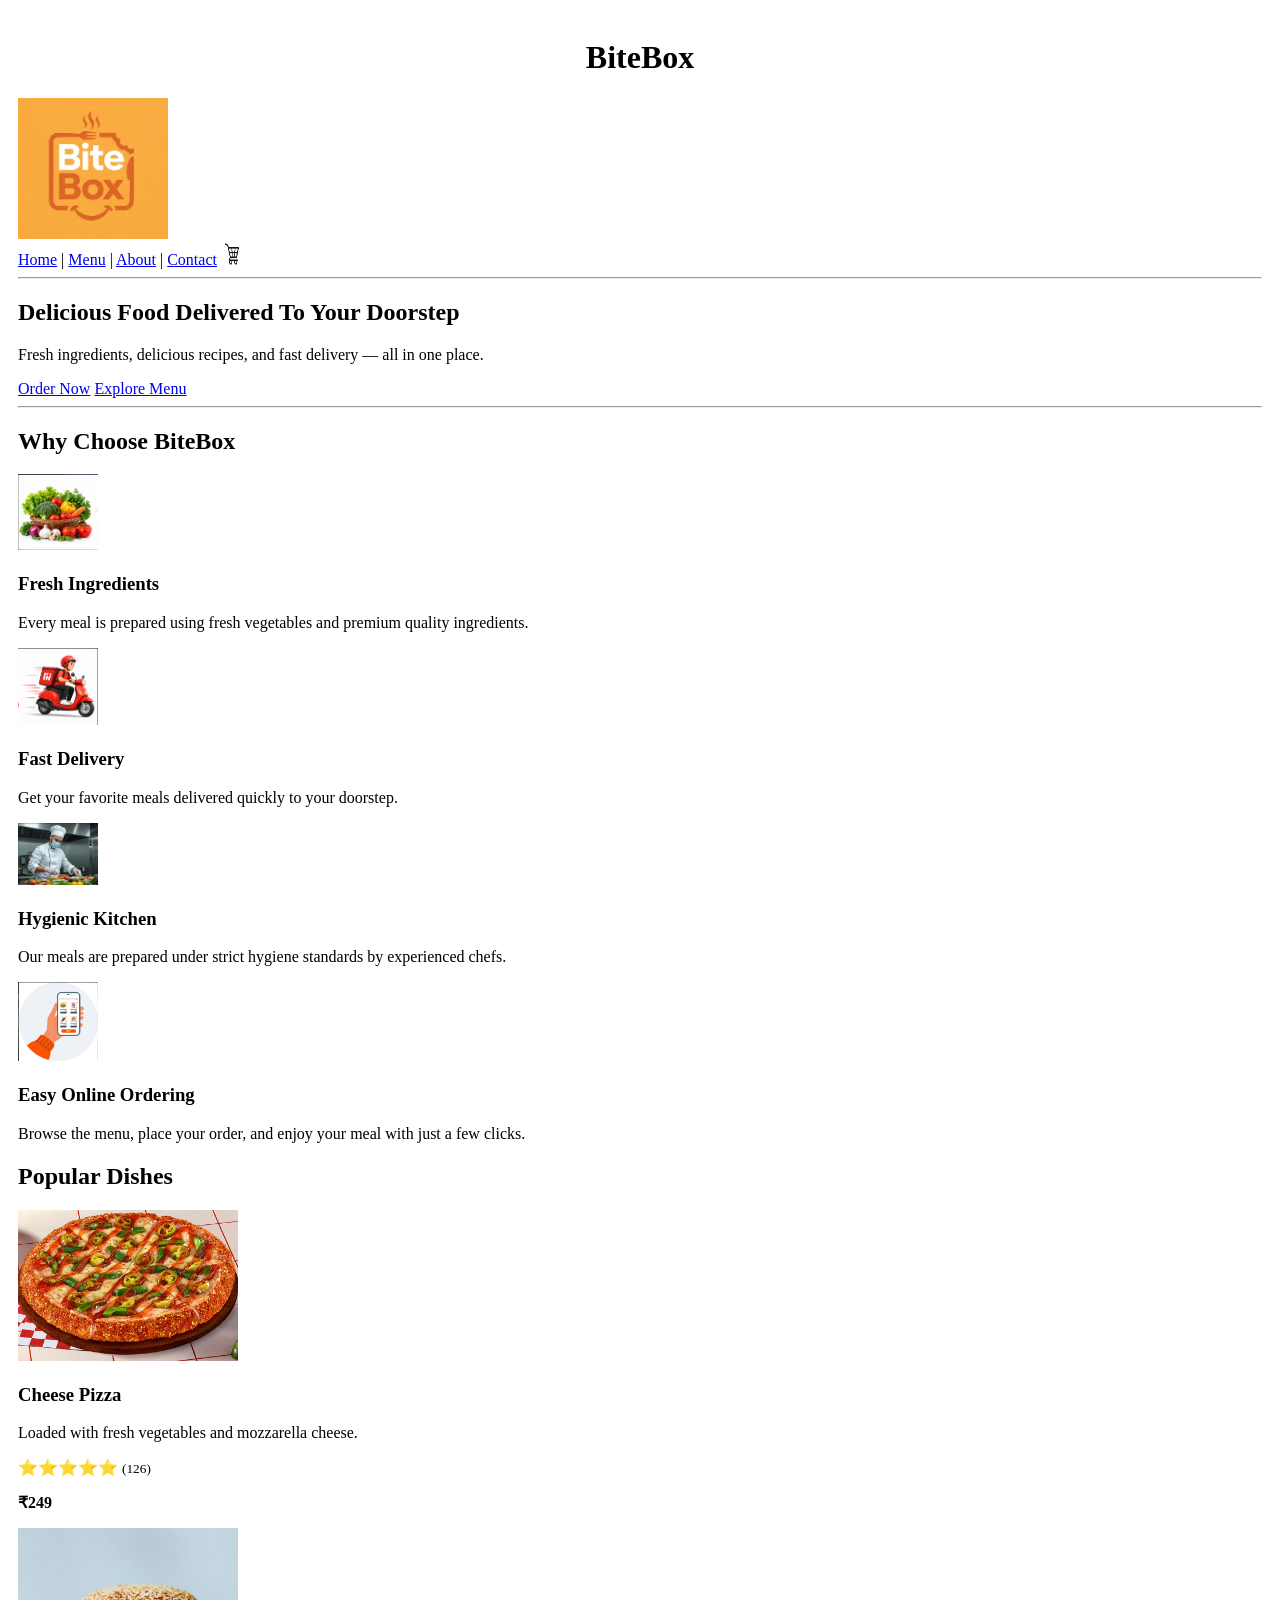
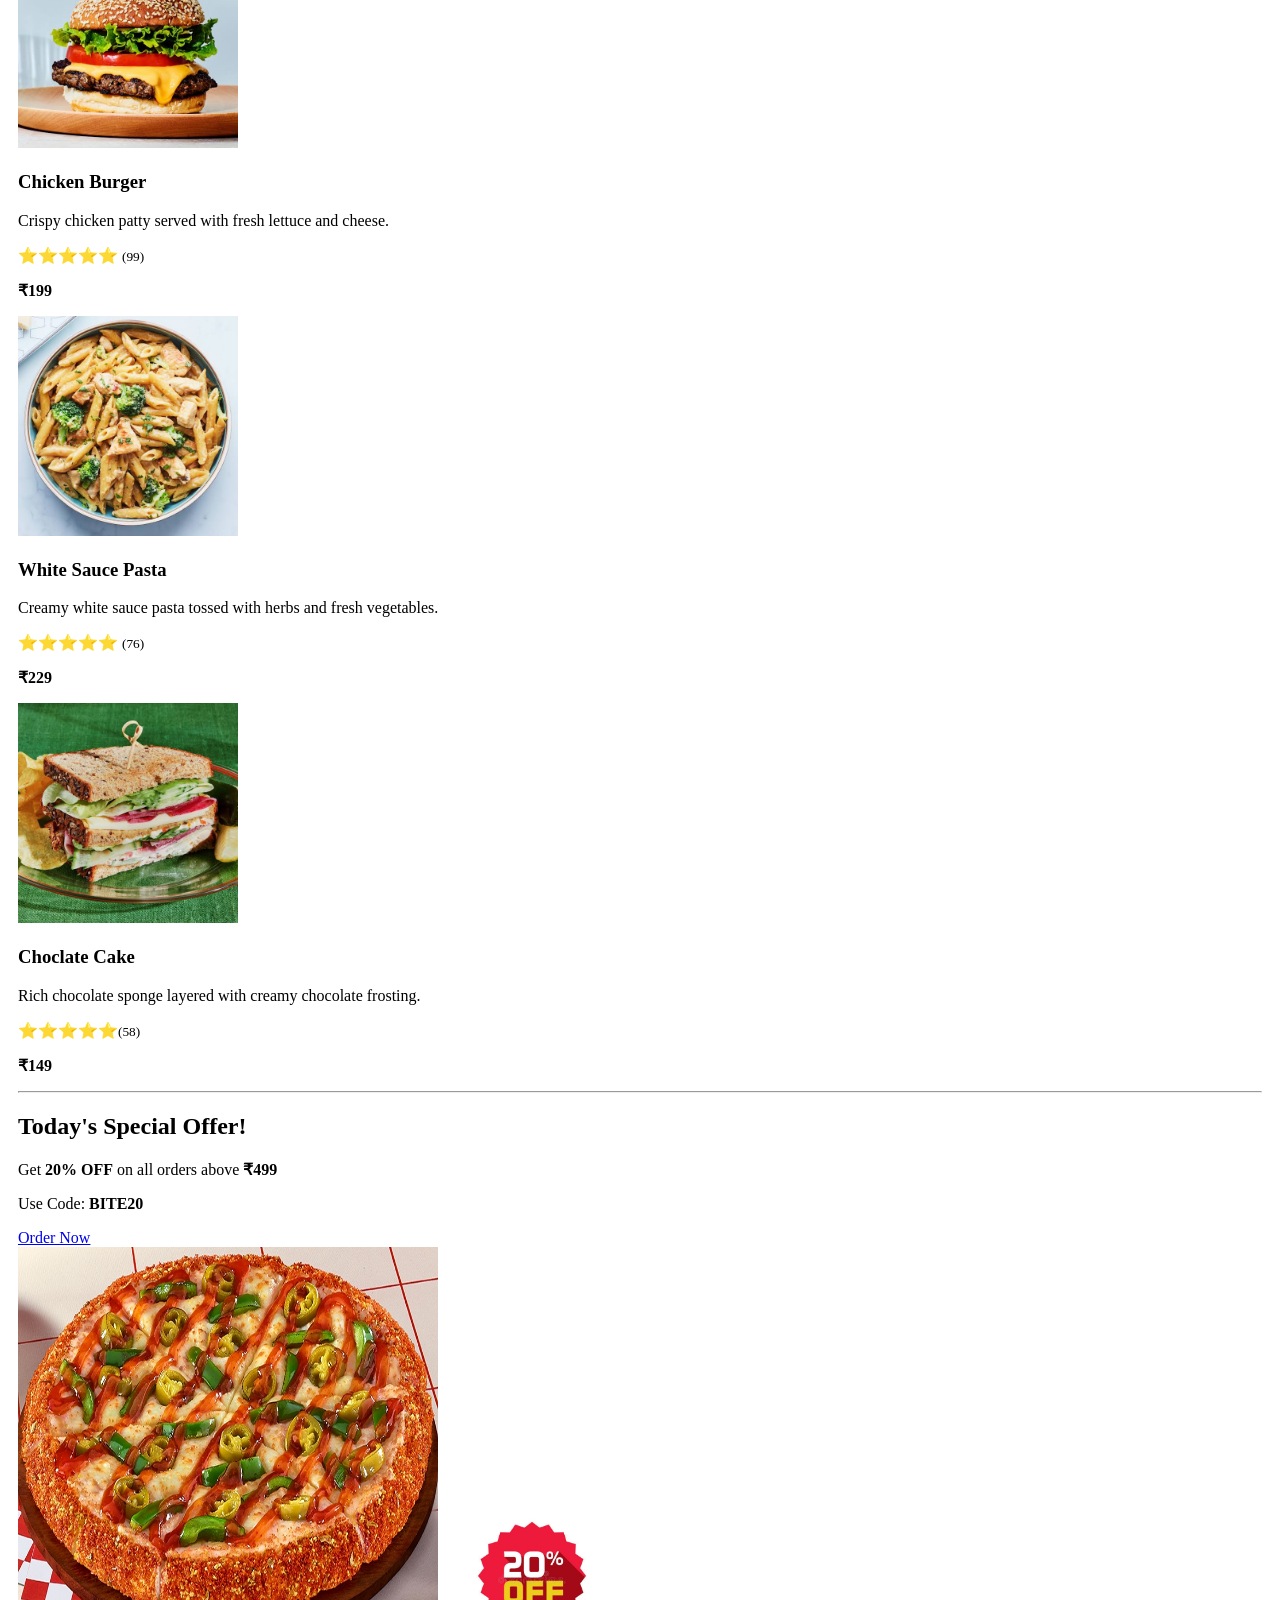
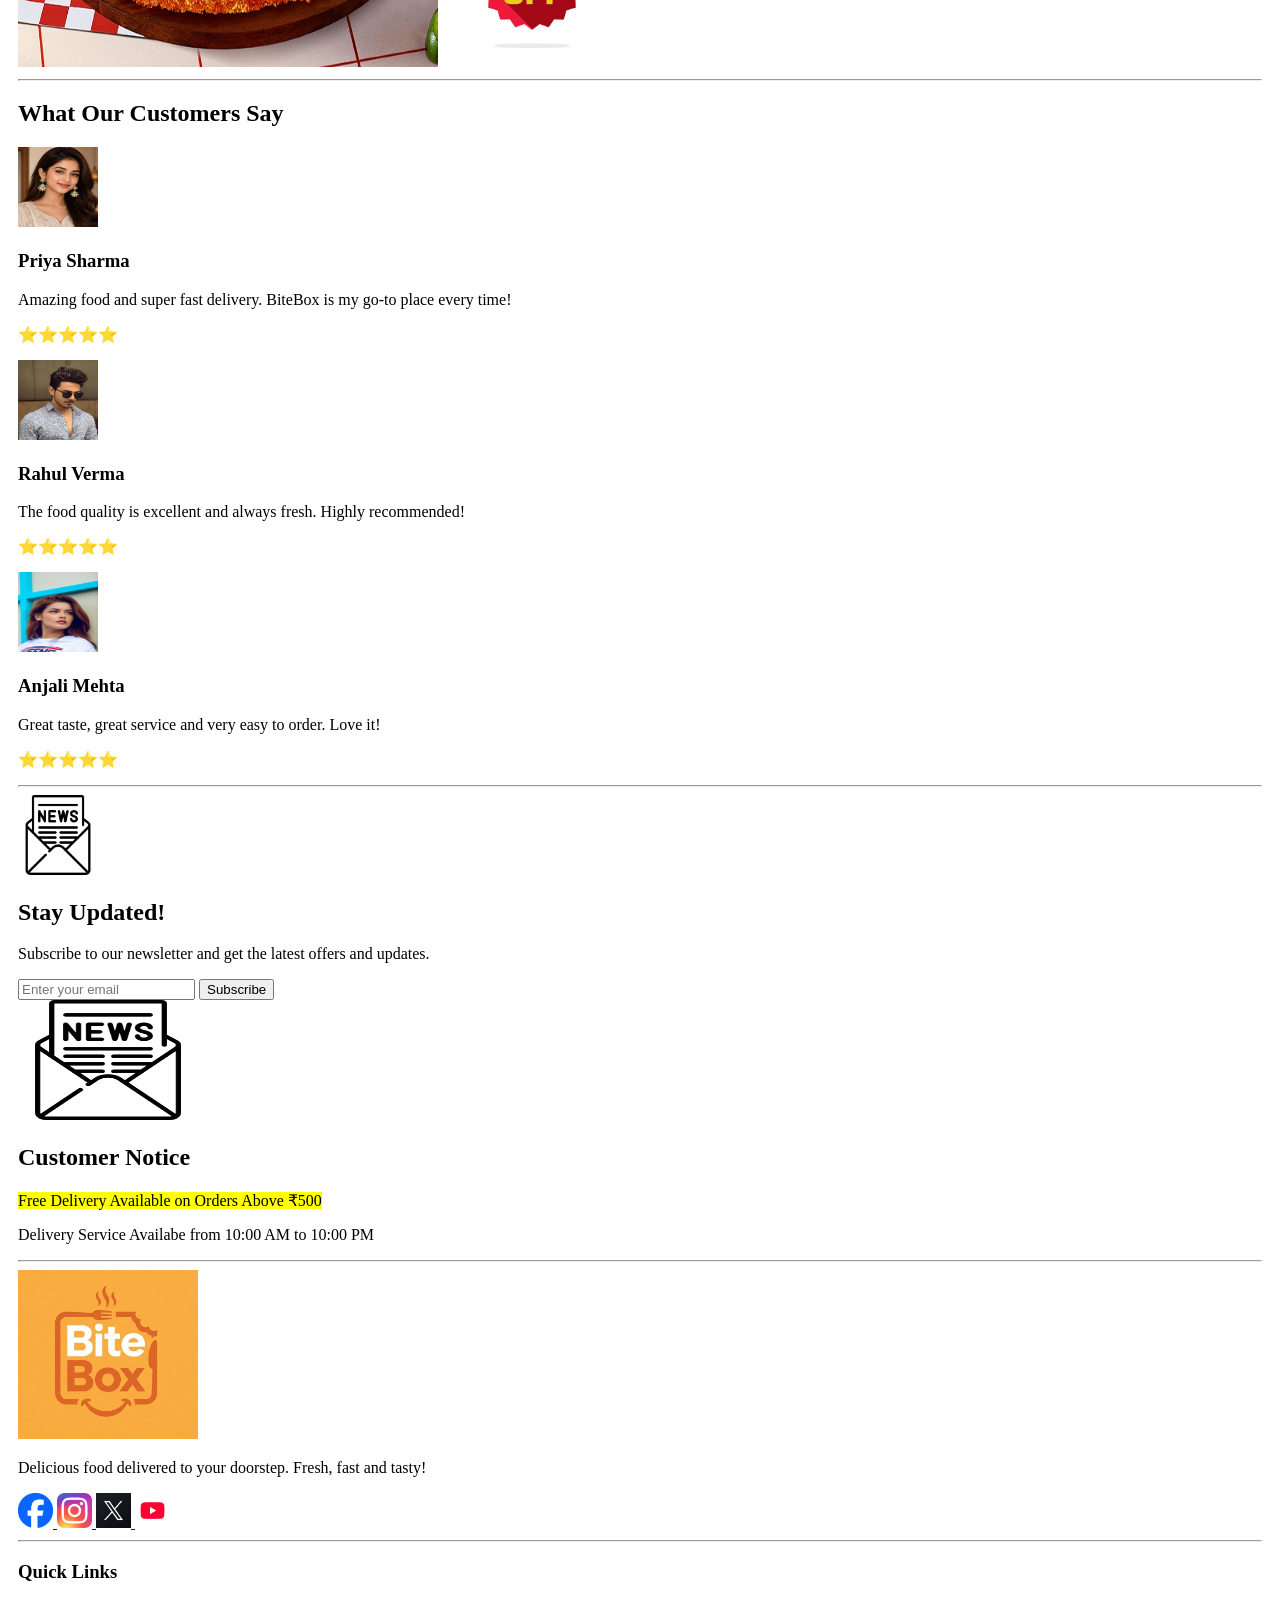
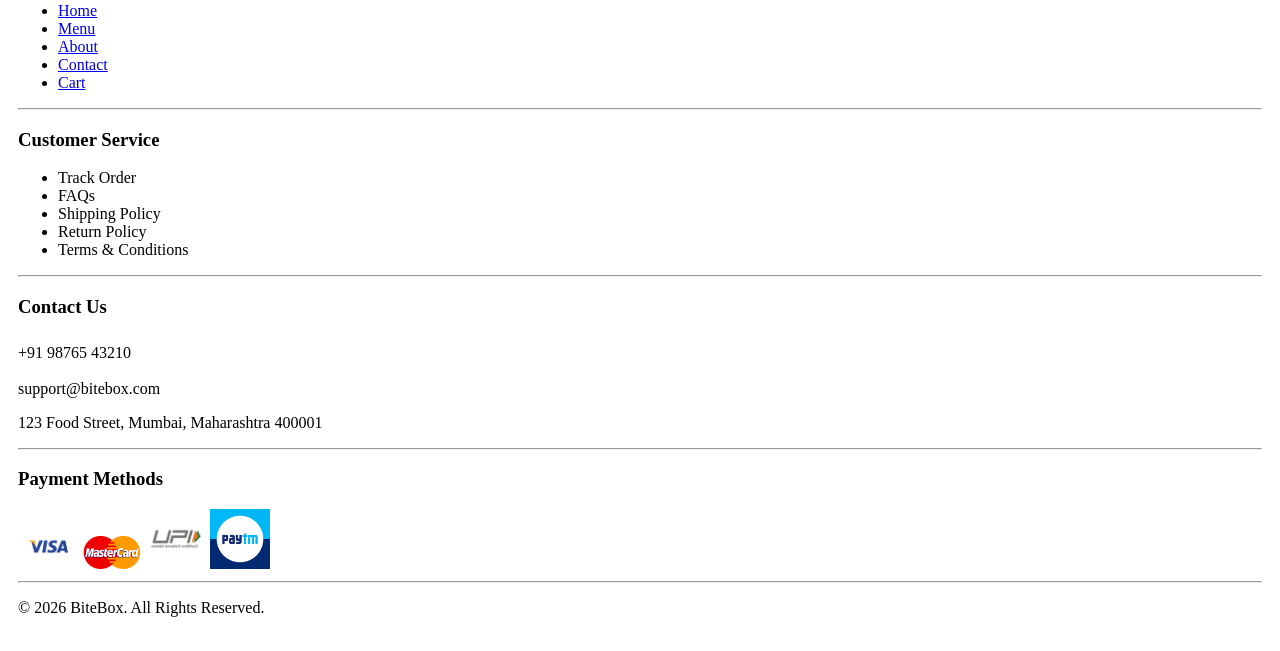
==== index.html @ 92bff76d "Put content for cart.html" ====
<!doctype html>
<html lang="en">
  <head>
    <meta charset="UTF-8" />
    <meta name="viewport" content="width=device-width, initial-scale=1.0" />
    <title>BiteBox</title>
  </head>
  <body style="padding: 10px">
    <!-- Header -->
    <header>
      <center><h1 class="title">BiteBox</h1></center>
      <img
        src="assets/logo/BiteBoxLogo_samll.png"
        alt="BiteBox Logo"
        width="150"
      />
      <!-- Navigation Links -->
      <!--Navigation Menu-->
      <nav>
        <a href="index.html">Home</a>
        |
        <a href="menu.html">Menu</a>
        |
        <a href="about.html">About</a>
        |
        <a href="contact.html">Contact</a>

        <a href="cart.html">
          <img
            src="assets/icons/cart.png"
            alt="Cart Icon"
            width="22"
            height="22"
          />
        </a>
      </nav>
    </header>

    <hr />
    <main>
      <section>
        <h1>Delicious Food Delivered To Your Doorstep</h1>

        <p>
          Fresh ingredients, delicious recipes, and fast delivery — all in one
          place.
        </p>

        <a href="menu.html">Order Now</a>

        <a href="menu.html">Explore Menu</a>
      </section>
      <hr />

      <section id="features">
        <h2>Why Choose BiteBox</h2>

        <articles>
          <img
            src="assets/images/fresh.png"
            alt="Fresh Ingredients"
            width="80"
          />
          <h3>Fresh Ingredients</h3>
          <p>
            Every meal is prepared using fresh vegetables and premium quality
            ingredients.
          </p>
        </articles>
        <articles>
          <img
            src="assets/images/fastdelivery (1).png"
            alt="Fast Delivery"
            width="80"
          />
          <h3>Fast Delivery</h3>
          <p>Get your favorite meals delivered quickly to your doorstep.</p>
        </articles>
        <articles>
          <img
            src="assets/images/kitchen.png"
            alt="Hygienic Kitchen"
            width="80"
          />
          <h3>Hygienic Kitchen</h3>
          <p>
            Our meals are prepared under strict hygiene standards by experienced
            chefs.
          </p>
        </articles>
        <articles>
          <img
            src="assets/images/order online.png"
            alt="Easy Online Ordering"
            width="80"
          />
          <h3>Easy Online Ordering</h3>
          <p>
            Browse the menu, place your order, and enjoy your meal with just a
            few clicks.
          </p>
        </articles>
      </section>

      <!-- Today's Featured Dishes -->
      <section id="popular-dishes">
        <h2>Popular Dishes</h2>
        <article>
          <img src="assets/images/pizza.jpg" alt="cheese pizza" width="220" />
          <h3>Cheese Pizza</h3>
          <p>Loaded with fresh vegetables and mozzarella cheese.</p>
          <p><span>⭐⭐⭐⭐⭐ </span> <small>(126)</small></p>
          <p><strong> ₹249 </strong></p>
        </article>
        <article>
          <img
            src="assets/images/burger.jpg"
            alt=" Chicken Burger"
            width="220"
          />
          <h3>Chicken Burger</h3>
          <p>Crispy chicken patty served with fresh lettuce and cheese.</p>
          <p><span>⭐⭐⭐⭐⭐ </span> <small> (99)</small></p>
          <p><strong>₹199</strong></p>
        </article>
        <article>
          <img
            src="assets/images/pasta.jpg"
            alt="White Sauce Pasta"
            width="220"
          />
          <h3>White Sauce Pasta</h3>
          <p>
            Creamy white sauce pasta tossed with herbs and fresh vegetables.
          </p>
          <p><span>⭐⭐⭐⭐⭐ </span><small> (76) </small></p>
          <p><strong>₹229</strong></p>
        </article>
        <article>
          <img
            src="assets/images/sandwich.jpg"
            alt="chocolate cake"
            width="220"
          />
          <h3>Choclate Cake</h3>
          <p>Rich chocolate sponge layered with creamy chocolate frosting.</p>
          <p><span>⭐⭐⭐⭐⭐</span><small>(58)</small></p>
          <p><strong>₹149</strong></p>
        </article>
      </section>
      <hr />

      <!--Todays Special Offers -->
      <section id="offer">
        <div class="offer-content">
          <h2>Today's Special Offer!</h2>
          <p>
            Get <strong>20% OFF</strong> on all orders above
            <strong>₹499</strong>
          </p>
          <p>Use Code: <strong>BITE20</strong></p>
          <a href="menu.html"> Order Now </a>
        </div>

        <div class="offer-image">
          <img
            src="assets/images/pizza.jpg"
            alt="Special Offer Pizza"
            width="420"
            height="420"
          />

          <img
            src="assets/images/badge.jpg"
            alt="20% OFF"
            width="180"
            height="180"
          />
        </div>
      </section>
      <hr />

      <!--Customer Reviews-->
      <section id="reviews">
        <h2>What Our Customers Say</h2>

        <article>
          <img
            src="assets/images/pooja.jpg"
            alt="Priya Sharma"
            width="80"
            height="80"
          />
          <h3>Priya Sharma</h3>
          <p>
            Amazing food and super fast delivery. BiteBox is my go-to place
            every time!
          </p>
          <p><span>⭐⭐⭐⭐⭐</span></p>
        </article>

        <article>
          <img
            src="assets/images/rahul.jpg"
            alt="Rahul Verma"
            width="80"
            height="80"
          />
          <h3>Rahul Verma</h3>
          <p>
            The food quality is excellent and always fresh. Highly recommended!
          </p>
          <p><span>⭐⭐⭐⭐⭐</span></p>
        </article>
        <article>
          <img
            src="assets/images/anjali.jpg"
            alt="Anjali Mehta"
            width="80"
            height="80"
          />
          <h3>Anjali Mehta</h3>
          <p>Great taste, great service and very easy to order. Love it!</p>
          <p><span>⭐⭐⭐⭐⭐</span></p>
        </article>
      </section>
      <hr />

      <section id="newsletter">
        <div class="newsletter-content">
          <img
            src="assets/icons/News_letter_icon.png"
            alt="Newsletter Icon"
            width="80"
            height="80"
          />

          <div>
            <h2>Stay Updated!</h2>
            <p>
              Subscribe to our newsletter and get the latest offers and updates.
            </p>
          </div>
        </div>

        <div class="newsletter-form">
          <input type="email" placeholder="Enter your email" />
          <button>Subscribe</button>
        </div>

        <div class="newsletter-image">
          <img
            src="assets/icons/News_letter_icon.png"
            alt="Newsletter Food"
            width="180"
            height="120"
          />
        </div>
      </section>

      <!-- Customer Notice -->
      <aside>
        <h2>Customer Notice</h2>

        <p><mark> Free Delivery Available on Orders Above ₹500 </mark></p>
        <p>Delivery Service Availabe from 10:00 AM to 10:00 PM</p>
      </aside>
      <hr />
    </main>

    <!-- Copyright -->
    <footer>
      <!-- Footer Logo Section -->
      <section>
        <img
          src="assets/logo/BiteBoxLogo_samll.png"
          alt="BiteBox Logo"
          width="180"
        />
        <p>Delicious food delivered to your doorstep. Fresh, fast and tasty!</p>

        <a href="#">
          <img
            src="assets/images/fb.jpg"
            alt="Facebook"
            width="35"
            height="35"
          />
        </a>

        <a href="#">
          <img
            src="assets/images/insta.jpg"
            alt="Instagram"
            width="35"
            height="35"
          />
        </a>

        <a href="#">
          <img
            src="assets/images/twitter.jpg"
            alt="Twitter"
            width="35"
            height="35"
          />
        </a>

        <a href="#">
          <img
            src="assets/images/yt.png"
            alt="YouTube"
            width="35"
            height="35"
          />
        </a>
      </section>

      <hr />

      <!-- Quick Links -->
      <section>
        <h3>Quick Links</h3>
        <ul>
          <li><a href="bite.html">Home</a></li>
          <li><a href="menu.html">Menu</a></li>
          <li><a href="about.html">About</a></li>
          <li><a href="contact.html">Contact</a></li>
          <li><a href="cart.html">Cart</a></li>
        </ul>
      </section>

      <hr />

      <!-- Customer Service -->
      <section>
        <h3>Customer Service</h3>
        <ul>
          <li>Track Order</li>
          <li>FAQs</li>
          <li>Shipping Policy</li>
          <li>Return Policy</li>
          <li>Terms & Conditions</li>
        </ul>
      </section>

      <hr />

      <!-- Contact Information -->
      <section>
        <h3>Contact Us</h3>
        <p>
          <i class="fa fa-phone" style="font-size: 24px"></i> +91 98765 43210
        </p>
        <p><i class="fa fa-envelope"></i> support@bitebox.com</p>
        <p>
          <i class="fa-solid fa-map-pin"></i> 123 Food Street, Mumbai,
          Maharashtra 400001
        </p>
      </section>

      <hr />

      <!-- Payment Methods -->
      <section>
        <h3>Payment Methods</h3>
        <img src="assets/images/visa.jpg" alt="Visa" width="60" />
        <img src="assets/images/mastercard.png" alt="MasterCard" width="60" />
        <img src="assets/images/upi.png" alt="UPI" width="60" />
        <img src="assets/images/paytm.png" alt="Paytm" width="60" />
      </section>

      <hr />
      <p>© 2026 BiteBox. All Rights Reserved.</p>
    </footer>
  </body>
</html>
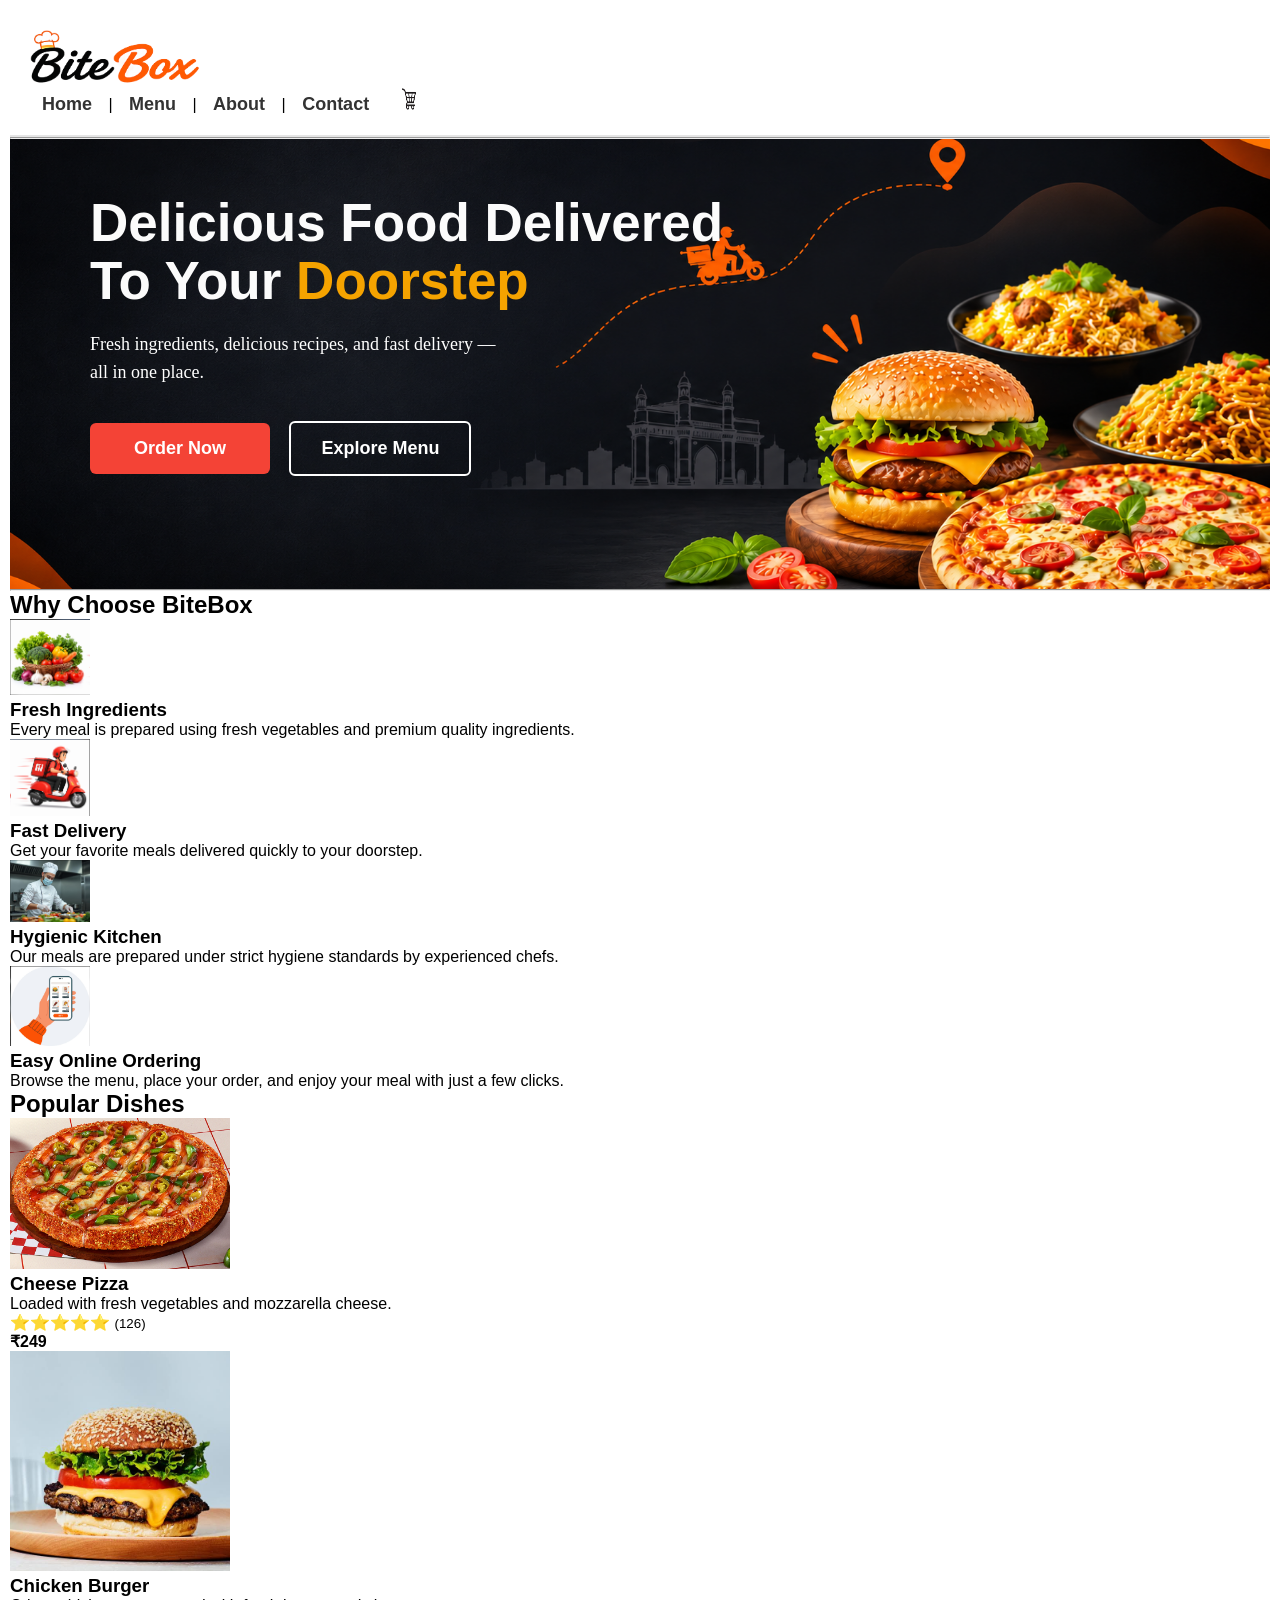
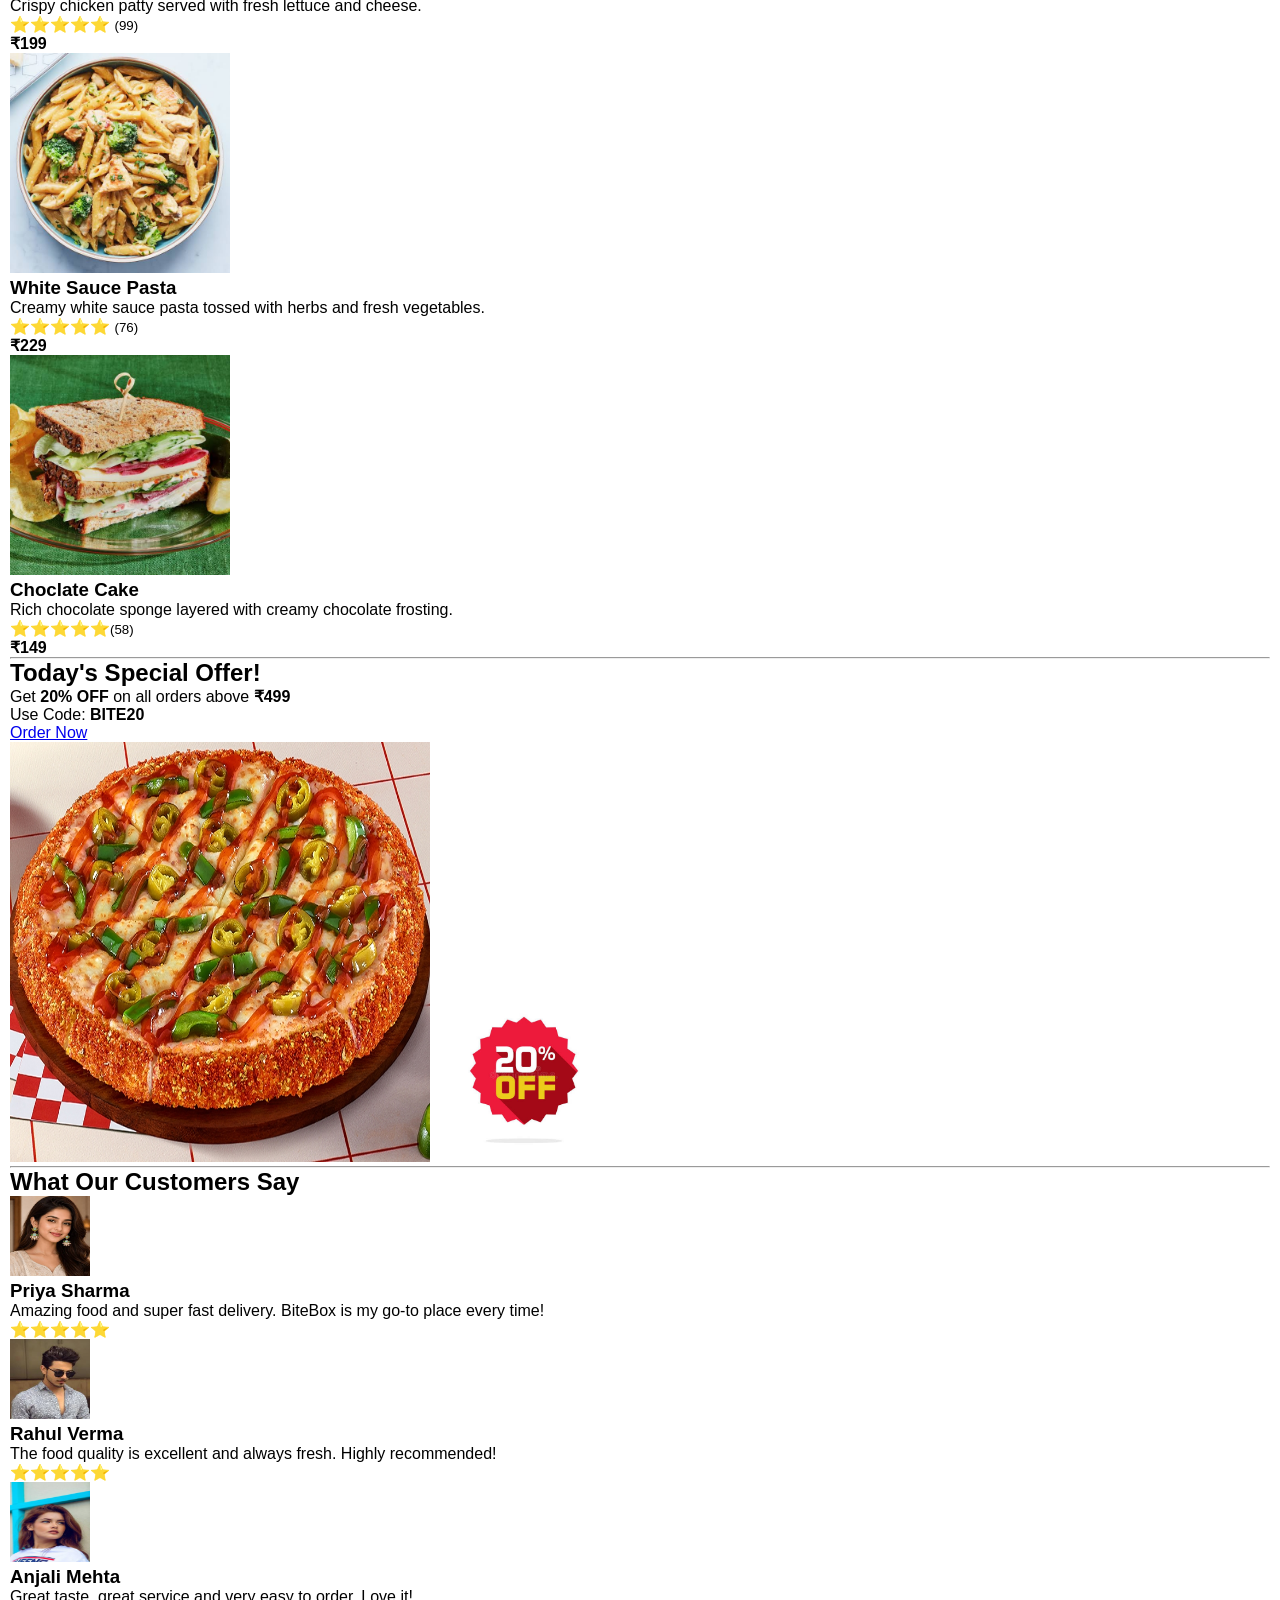
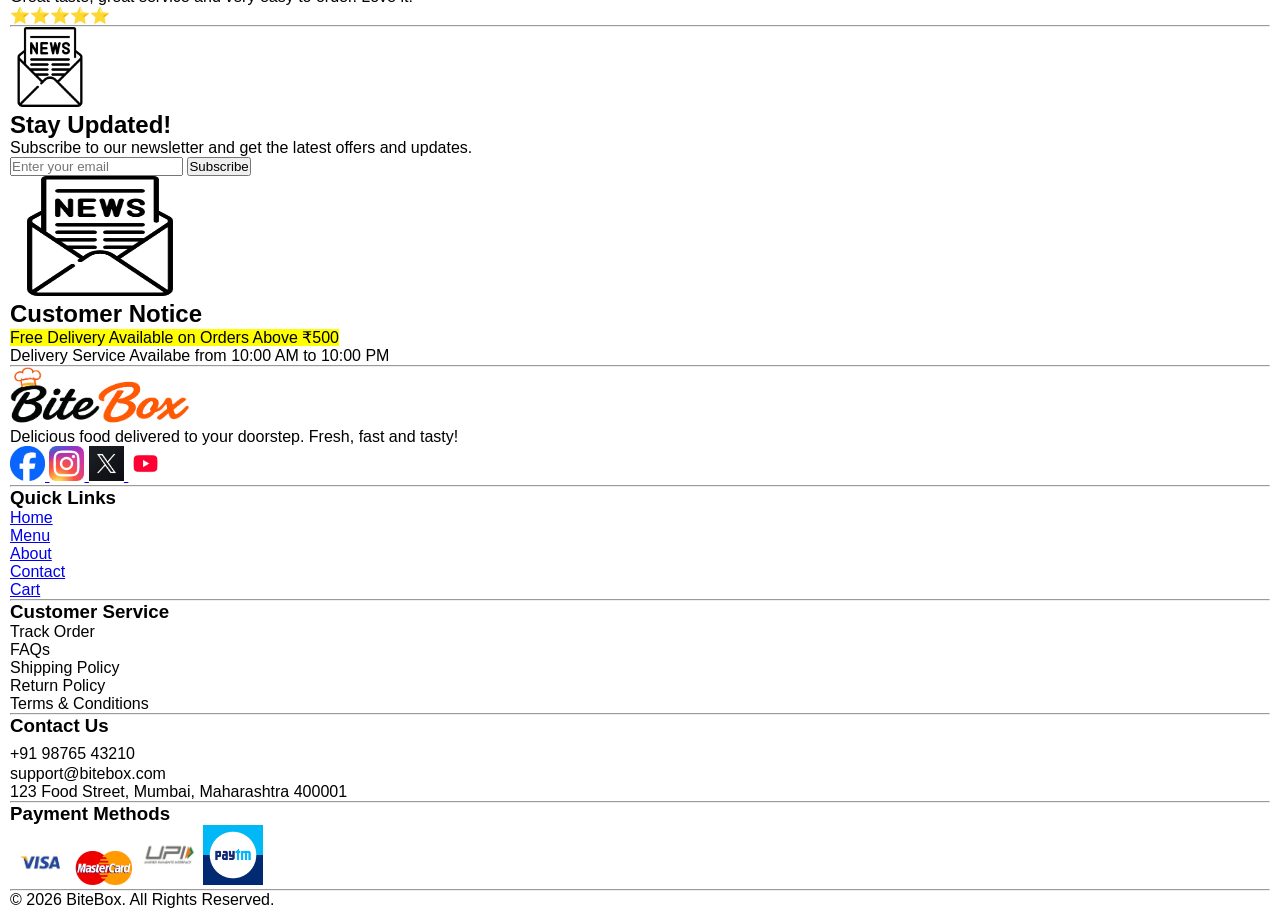
==== commit ee77361c: "first css inhancement" ====
--- a/index.html
+++ b/index.html
@@ -4,15 +4,24 @@
     <meta charset="UTF-8" />
     <meta name="viewport" content="width=device-width, initial-scale=1.0" />
     <title>BiteBox</title>
+
+    <link rel="stylesheet" href="css/style.css" />
+    <link rel="preconnect" href="https://fonts.googleapis.com" />
+    <link rel="preconnect" href="https://fonts.gstatic.com" crossorigin />
+    <link rel="preconnect" href="https://fonts.googleapis.com" />
+    <link rel="preconnect" href="https://fonts.gstatic.com" crossorigin />
+    <link
+      href="https://fonts.googleapis.com/css2?family=Pacifico&display=swap"
+      rel="stylesheet"
+    />
   </head>
   <body style="padding: 10px">
     <!-- Header -->
     <header>
-      <center><h1 class="title">BiteBox</h1></center>
       <img
-        src="assets/logo/BiteBoxLogo_samll.png"
+        src="assets/images/BiteBoxLogo.png"
         alt="BiteBox Logo"
-        width="150"
+        class="logo"
       />
       <!-- Navigation Links -->
       <!--Navigation Menu-->
@@ -38,17 +47,19 @@
 
     <hr />
     <main>
-      <section>
-        <h1>Delicious Food Delivered To Your Doorstep</h1>
+      <!-- Home Hero Section -->
+      <section id="home-hero">
+        <h1>Delicious Food Delivered To Your <span>Doorstep</span></h1>
 
         <p>
           Fresh ingredients, delicious recipes, and fast delivery — all in one
           place.
         </p>
 
-        <a href="menu.html">Order Now</a>
-
-        <a href="menu.html">Explore Menu</a>
+        <div class="hero-buttons">
+          <a href="menu.html" class="order-btn">Order Now</a>
+          <a href="menu.html" class="menu-btn">Explore Menu</a>
+        </div>
       </section>
       <hr />
 
@@ -273,7 +284,7 @@
       <!-- Footer Logo Section -->
       <section>
         <img
-          src="assets/logo/BiteBoxLogo_samll.png"
+          src="assets/images/BiteBoxLogo.png"
           alt="BiteBox Logo"
           width="180"
         />
--- a/css/style.css
+++ b/css/style.css
@@ -0,0 +1,103 @@
+*{
+    margin: 0;
+    padding: 0;
+    box-sizing: border-box;
+    font-family: Arial, Helvetica, sans-serif;
+}
+
+/* Website Header */
+header{
+    background-color: #ffffff;
+    padding: 20px;
+    border-bottom: 2px solid #e5e5e5;
+}
+
+/*Website Logo*/
+.logo{
+    width:170px;
+    height: auto;
+}
+
+nav a{
+    text-decoration:none;
+    color:#333333;
+    font-size:18px;
+    font-weight:600;
+    margin: 0 12px;
+}
+
+nav a:hover{
+    color:#ff6b00;
+    text-decoration:underline;
+}
+
+	
+/* Home Hero Section */
+#home-hero{
+    background-image: url('../assets/images/home-hero-banner3.jpg');
+    background-repeat: no-repeat;
+    background-position: center;
+    background-size: cover;
+    height: 450px;
+    padding:55px 80px;
+}
+
+#home-hero h1{
+    color:rgb(251, 251, 251);
+    font-family:"Montserrat", sans-serif;
+    font-size: 53px;
+    font-weight: 800;
+    line-height: 58px;
+    width:650px;
+    margin-bottom: 20px;
+}
+
+#home-hero h1 span{
+    color: #F5A300;
+}
+
+#home-hero p{
+    color:white;
+    font-size: 18px;
+    line-height: 28px;
+    width: 420px;
+    margin-bottom: 35px;
+    font-family: "Dancing Script", cursive;
+}
+
+/* Hero Buttons */
+
+.hero-buttons{
+    margin-top: 35px;
+}
+
+.hero-buttons a{
+    display: inline-block;
+    min-width: 180px;
+    padding: 15px 30px;
+    text-align: center;
+    text-decoration: none;
+    font-size: 18px;
+    font-weight: 600;
+    border-radius: 6px;
+    transition: 0.3s;
+}
+
+.order-btn{
+    background-color: #F44336;
+    color: white;
+    margin-right: 15px;
+}
+.menu-btn{
+    background-color: transparent;
+    color:white;
+    border: 2px solid white;
+}
+.order-btn:hover{
+    background-color: #D32F2F;
+}
+.menu-btn:hover{
+    background-color: white;
+    color: #222;
+}
+    
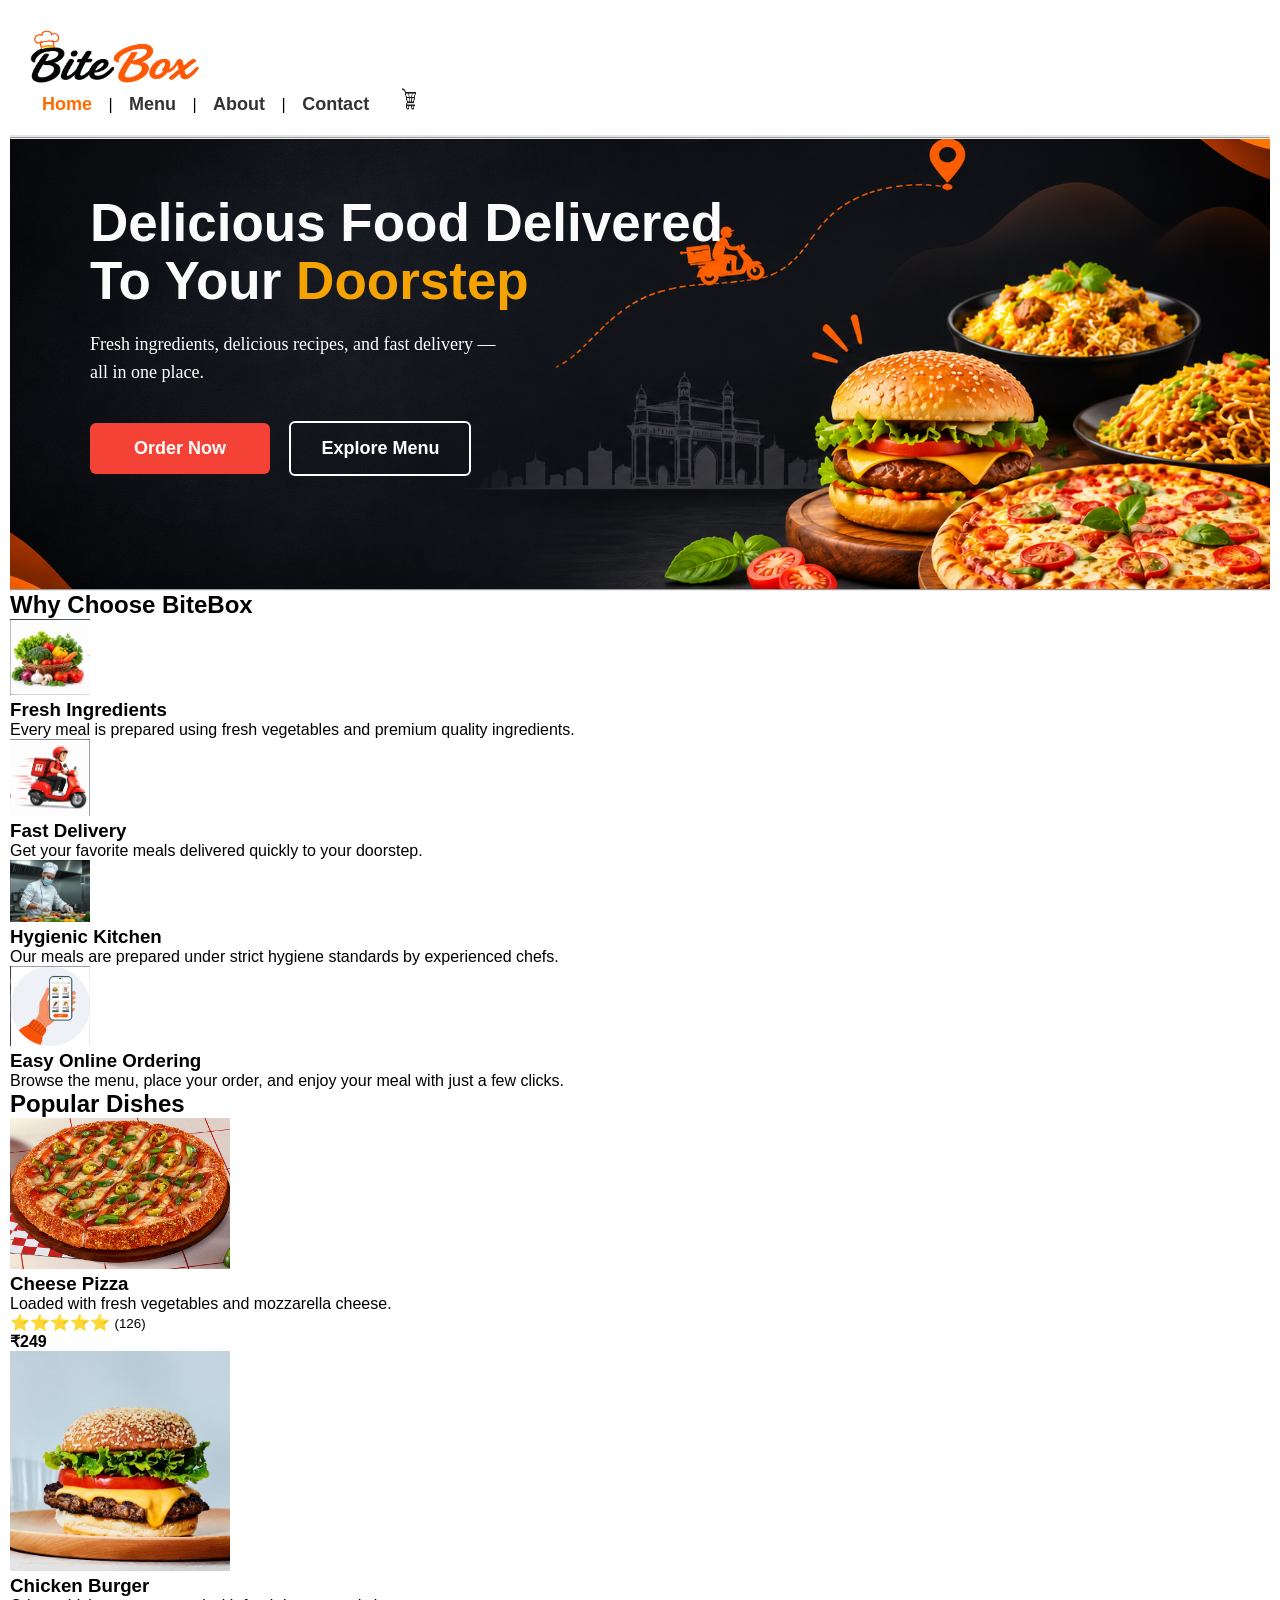
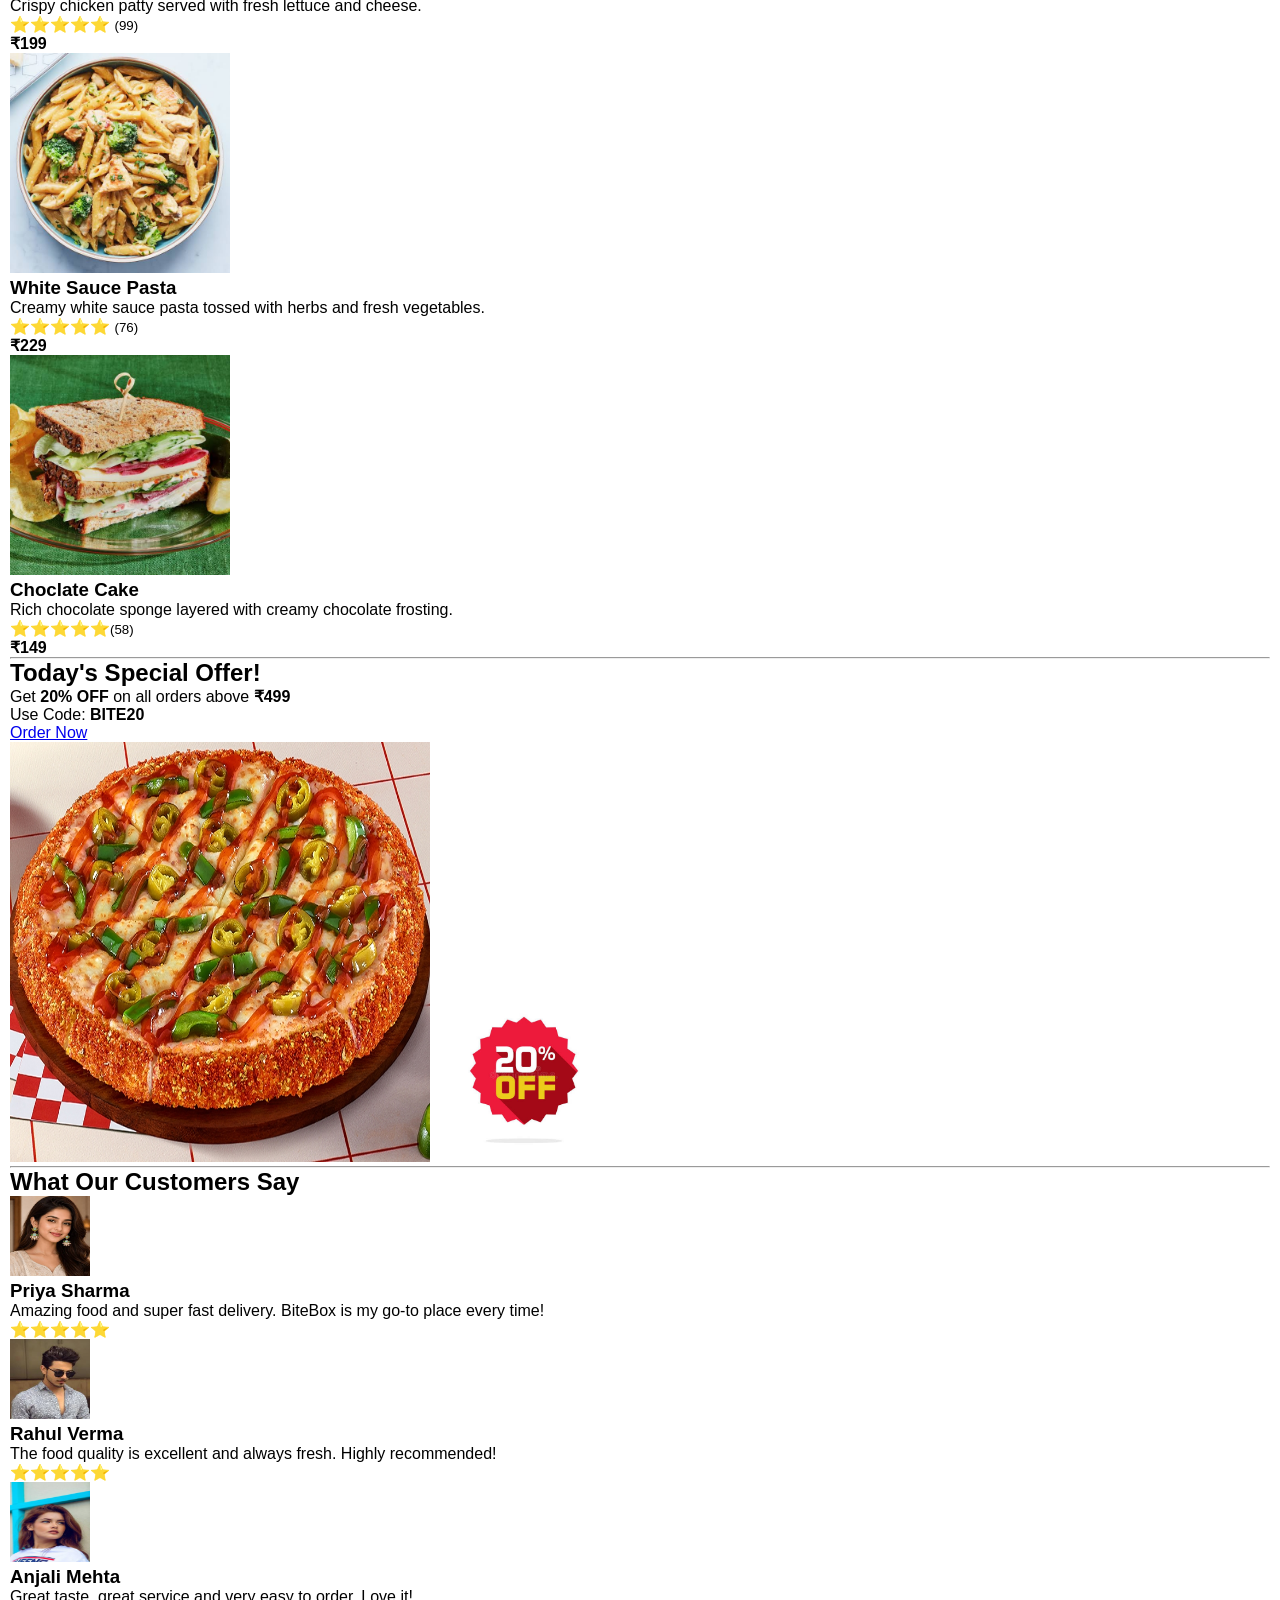
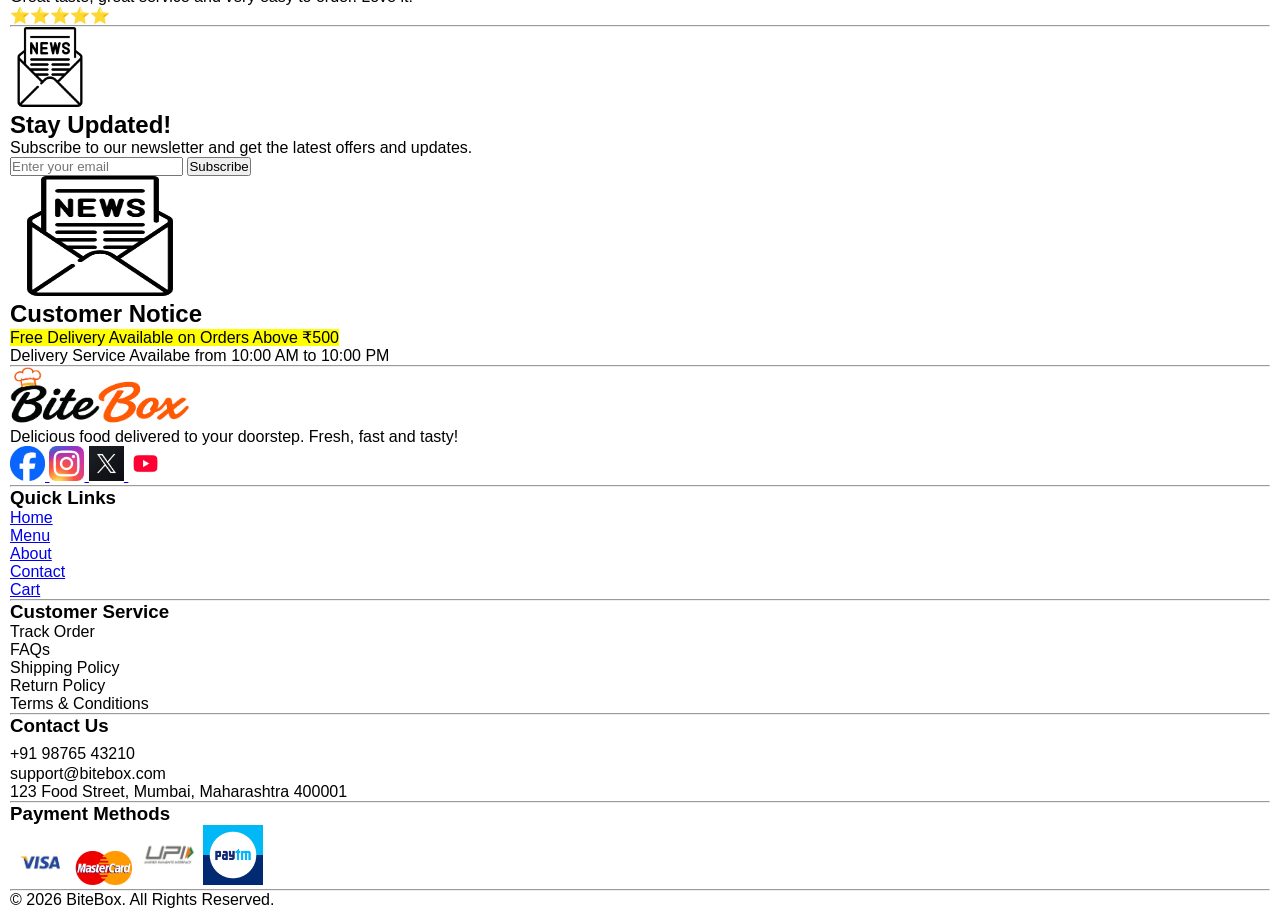
==== commit 18a9f066: "added css to hero section of all pages" ====
--- a/index.html
+++ b/index.html
@@ -26,7 +26,7 @@
       <!-- Navigation Links -->
       <!--Navigation Menu-->
       <nav>
-        <a href="index.html">Home</a>
+        <a href="index.html" class="active">Home</a>
         |
         <a href="menu.html">Menu</a>
         |
--- a/css/style.css
+++ b/css/style.css
@@ -100,4 +100,219 @@
     background-color: white;
     color: #222;
 }
+
+/* Menu html Section */
+#menu-hero{
+    background-image: url('../assets/images/menu-hero.png');
+    background-repeat: no-repeat;
+    background-position: center;
+    background-size: cover;
+    height: 320px;
+    text-align: center;
+    padding: 65px;
+}
+
+#menu-hero h1{
+    font-family:"great vibes",cursive;
+    font-size:56px;
+    line-height: 60px;
+
+    font-weight: 400;
+    color:white;
+    text-align: center;
+    text-shadow: 2px 2px 8px rgba(0, 0, 0, 0.5);
+    margin-bottom: 10px;
+}
+
+#menu-hero p{
+    color:white;
+    font-size: 20px;
+    line-height: 34px;
+    width: 700px;
+    text-align: center;
+    margin: 0 auto 35px;
+}
+
+#categories{
+    background-color: #ffffff;
+    padding: 60px 80px;
+    text-align: center;
+}
+
+#categories h2{
+    font-size: 40px;
+    font-weight: 700;
+    color:#222222;
+    margin-bottom: 50px;
+    position: relative;
+    display: inline-block;
+}
+   
+/* contact section */
+#content-hero{
+    background-image: url('../assets/images/content-hero.png');
+    background-repeat: no-repeat;
+    background-position: 100% 80%;
+    background-size: cover;
+    height: 320px;
+    text-align: left;
+    padding: 60px 80px;
+}
+
+#content-hero h2{
+    color: #ffffff;
+    font-size:52px;
+    font-weight: 700;
+    margin-bottom: 10px;
+}
+
+#content-hero h2 span{
+    color: #ff6b00;
+}
+
+#content-hero h3{
+    color: #ffffff;
+    font-size: 24px;
+    font-weight: 500;
+    margin-bottom: 20px;
+}
     
+#content-hero hr{
+    width: 70px;
+    height: 4px;
+    background-color: #ff6b00;
+    border: none;
+    border-radius: 10px;
+    margin-bottom: 25px;
+}
+
+#content-hero p{
+    color: #ffffff;
+    font-size: 18px;
+    line-height: 30px;
+    width: 460px;
+}
+
+/*about section*/
+#about-hero{
+    background-image: url('../assets/images/about-hero.png');
+    background-repeat: no-repeat;
+    background-position: center;
+    background-size: cover;
+    height: 320px;
+    text-align: left;
+    padding: 60px 80px;
+}
+
+#about-hero h2{
+    color: #ffffff;
+    font-family: "Montserrat", sans-serif;
+    font-size: 72px;
+    font-weight: 700;
+    line-height: 54px;
+    margin-bottom: 10px;
+}
+
+/* About Highlight */
+#about-hero h2 span{
+    font-family: "Allura", cursive;
+    color: #ff6b00;
+    font-size: 62px;
+    font-weight: 400;
+}
+
+	
+#about-hero p{
+ 
+    color: #ffffff;
+ 
+    font-size: 22px;
+ 
+    font-weight: 400;
+ 
+    margin-bottom: 18px;
+ 
+}
+
+	
+#about-hero hr{
+ 
+    width: 45px;
+ 
+    height: 3px;
+ 
+    background-color: #ff6b00;
+ 
+    border: none;
+ 
+    border-radius: 20px;
+ 
+}
+
+/*cart section*/
+
+#cart-hero{
+    background-image: url('../assets/icons/fork-and-spoon.png');
+    background-repeat: no-repeat;
+    background-position: center;
+    background-size: cover;
+    height: 320px;
+    text-align: center;
+    padding: 60px 80px;
+}
+
+#cart-hero h1{
+    color: #ffffff;
+
+    font-family: "Lobster", cursive;
+
+    font-size: 58px;
+
+    font-weight: 400;
+
+    text-shadow: 2px 2px 8px rgba(0,0,0,0.5);
+
+    margin-bottom: 20px;
+}
+
+.divider{
+    text-align: center;
+    margin-bottom: 25px;
+}
+.divider hr{
+    display: inline-block;
+    width: 120px;
+    height: 3px;
+    background-color: #ff6b00;
+    border: none;
+    border-radius: 20px;
+    vertical-align: middle;
+}
+.divider img{
+    width: 34px;
+    height: 34px;
+    margin: 0 15px;
+    display: inline-block;
+    vertical-align: middle;
+    border-radius: 50%;
+}
+
+
+
+#cart-hero p{
+
+    color: #ffffff;
+
+    font-size: 16px;
+
+    line-height: 30px;
+
+    width: 720px;
+
+    margin: 0 auto;
+
+}
+
+.active{
+    color: #ff6b00;
+}
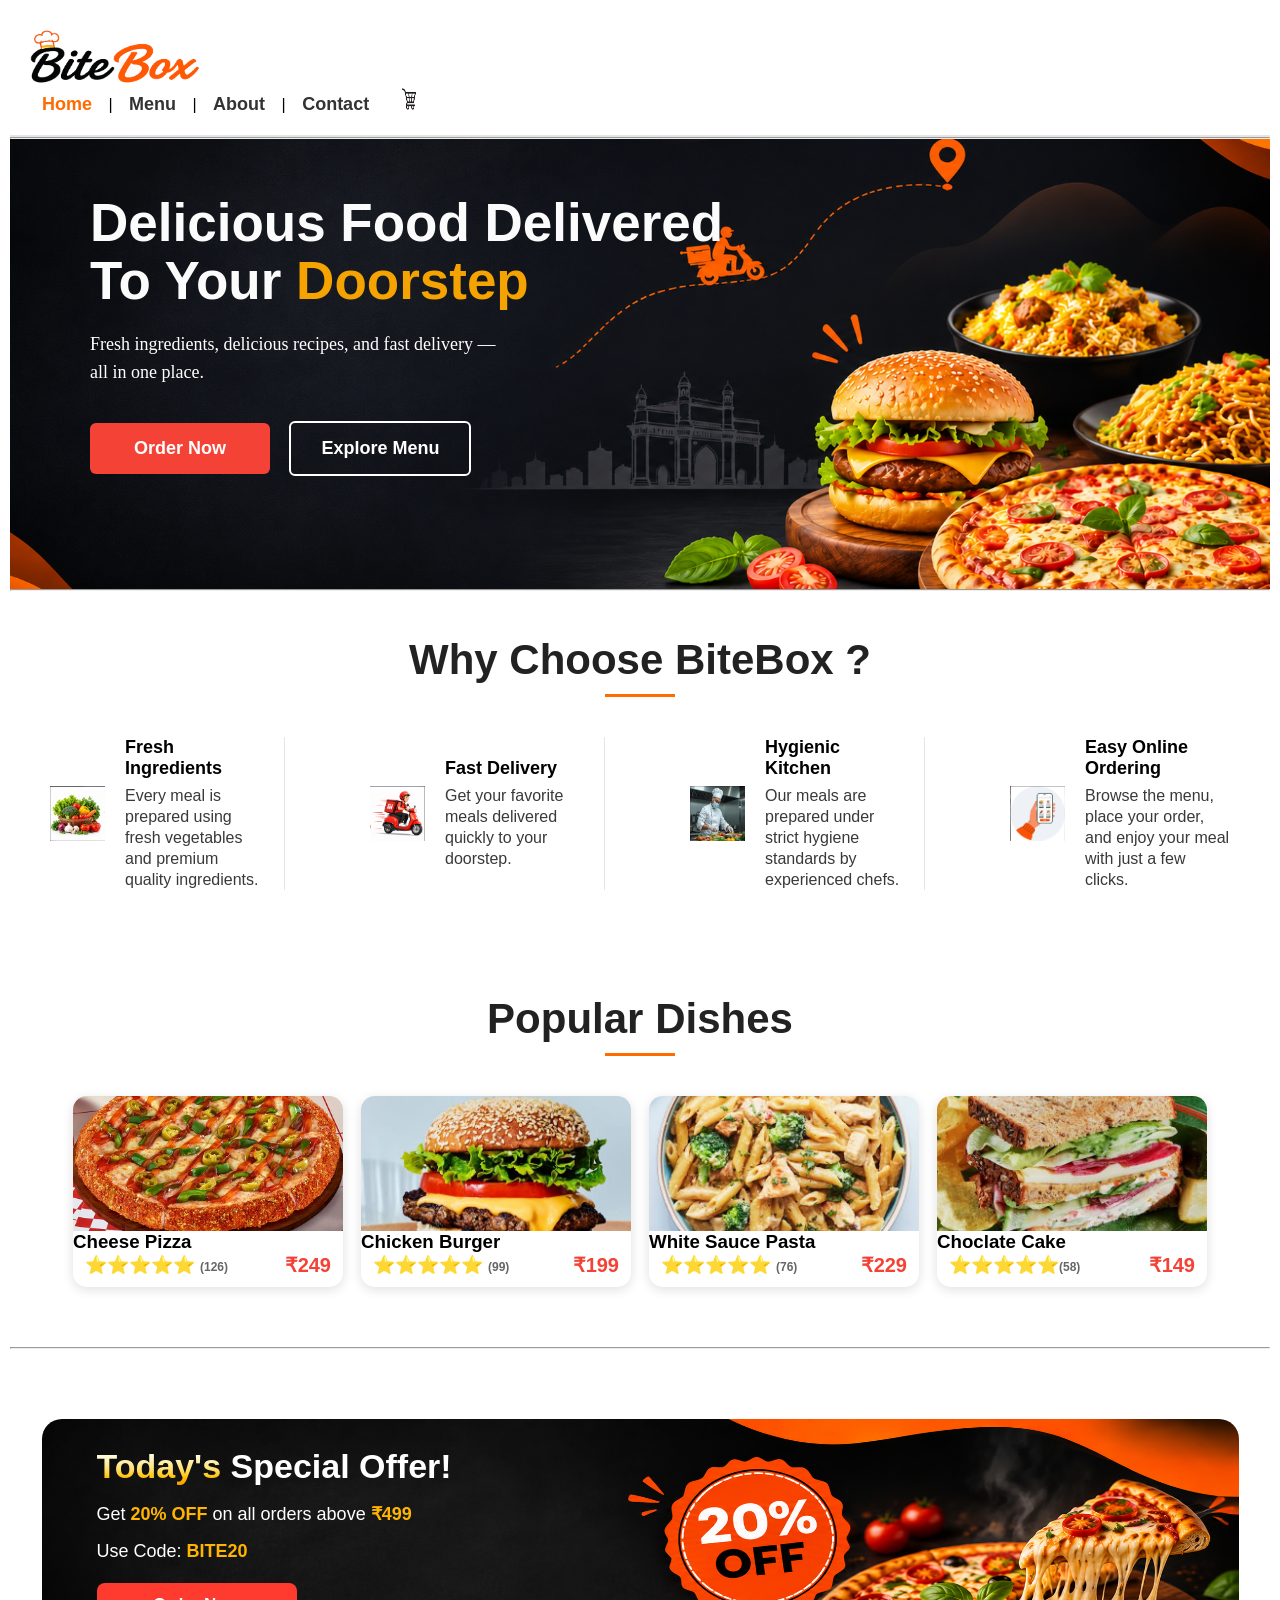
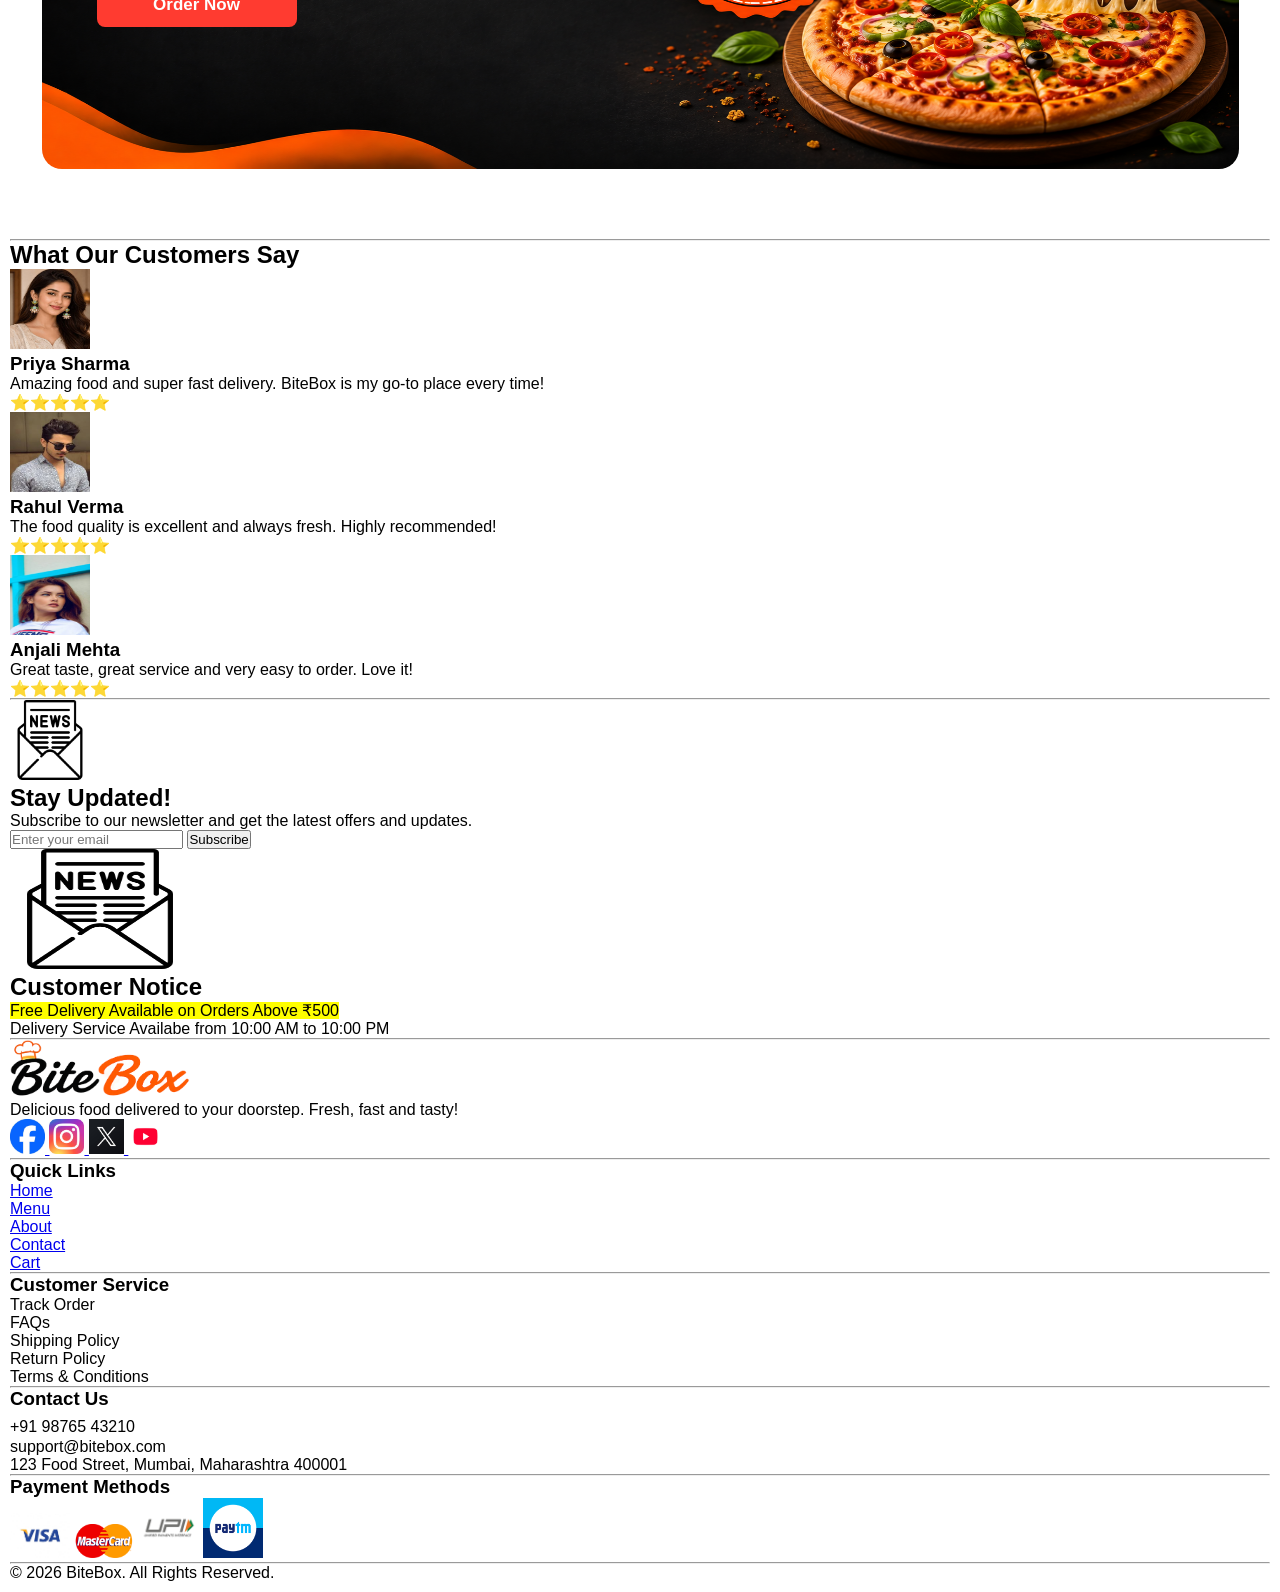
==== commit e47734bc: "added css to feature and offer section" ====
--- a/index.html
+++ b/index.html
@@ -64,54 +64,64 @@
       <hr />
 
       <section id="features">
-        <h2>Why Choose BiteBox</h2>
-
-        <articles>
+        <h2>Why Choose BiteBox ?</h2>
+
+        <article>
           <img
             src="assets/images/fresh.png"
             alt="Fresh Ingredients"
             width="80"
           />
-          <h3>Fresh Ingredients</h3>
-          <p>
-            Every meal is prepared using fresh vegetables and premium quality
-            ingredients.
-          </p>
-        </articles>
-        <articles>
+          <div>
+            <h3>Fresh Ingredients</h3>
+            <p>
+              Every meal is prepared using fresh vegetables and premium quality
+              ingredients.
+            </p>
+          </div>
+        </article>
+        <article>
           <img
             src="assets/images/fastdelivery (1).png"
             alt="Fast Delivery"
             width="80"
           />
-          <h3>Fast Delivery</h3>
-          <p>Get your favorite meals delivered quickly to your doorstep.</p>
-        </articles>
-        <articles>
+          <div>
+            <h3>Fast Delivery</h3>
+            <p>Get your favorite meals delivered quickly to your doorstep.</p>
+          </div>
+        </article>
+        <article>
           <img
             src="assets/images/kitchen.png"
             alt="Hygienic Kitchen"
             width="80"
           />
-          <h3>Hygienic Kitchen</h3>
-          <p>
-            Our meals are prepared under strict hygiene standards by experienced
-            chefs.
-          </p>
-        </articles>
-        <articles>
+          <div>
+            <h3>Hygienic Kitchen</h3>
+            <p>
+              Our meals are prepared under strict hygiene standards by
+              experienced chefs.
+            </p>
+          </div>
+        </article>
+        <article>
           <img
             src="assets/images/order online.png"
             alt="Easy Online Ordering"
             width="80"
           />
-          <h3>Easy Online Ordering</h3>
-          <p>
-            Browse the menu, place your order, and enjoy your meal with just a
-            few clicks.
-          </p>
-        </articles>
-      </section>
+          <div>
+            <h3>Easy Online Ordering</h3>
+            <p>
+              Browse the menu, place your order, and enjoy your meal with just a
+              few clicks.
+            </p>
+          </div>
+        </article>
+      </section>
+
+      <!-- Today's Featured Dishes -->
 
       <!-- Today's Featured Dishes -->
       <section id="popular-dishes">
@@ -119,9 +129,10 @@
         <article>
           <img src="assets/images/pizza.jpg" alt="cheese pizza" width="220" />
           <h3>Cheese Pizza</h3>
-          <p>Loaded with fresh vegetables and mozzarella cheese.</p>
-          <p><span>⭐⭐⭐⭐⭐ </span> <small>(126)</small></p>
-          <p><strong> ₹249 </strong></p>
+          <div class="details">
+            <p class="rating"><span>⭐⭐⭐⭐⭐ </span> <small>(126)</small></p>
+            <p class="price"><strong> ₹249 </strong></p>
+          </div>
         </article>
         <article>
           <img
@@ -130,9 +141,10 @@
             width="220"
           />
           <h3>Chicken Burger</h3>
-          <p>Crispy chicken patty served with fresh lettuce and cheese.</p>
-          <p><span>⭐⭐⭐⭐⭐ </span> <small> (99)</small></p>
-          <p><strong>₹199</strong></p>
+          <div class="details">
+            <p class="rating"><span>⭐⭐⭐⭐⭐ </span> <small> (99)</small></p>
+            <p class="price"><strong>₹199</strong></p>
+          </div>
         </article>
         <article>
           <img
@@ -141,11 +153,10 @@
             width="220"
           />
           <h3>White Sauce Pasta</h3>
-          <p>
-            Creamy white sauce pasta tossed with herbs and fresh vegetables.
-          </p>
-          <p><span>⭐⭐⭐⭐⭐ </span><small> (76) </small></p>
-          <p><strong>₹229</strong></p>
+          <div class="details">
+            <p class="rating"><span>⭐⭐⭐⭐⭐ </span><small> (76) </small></p>
+            <p class="price"><strong>₹229</strong></p>
+          </div>
         </article>
         <article>
           <img
@@ -154,9 +165,10 @@
             width="220"
           />
           <h3>Choclate Cake</h3>
-          <p>Rich chocolate sponge layered with creamy chocolate frosting.</p>
-          <p><span>⭐⭐⭐⭐⭐</span><small>(58)</small></p>
-          <p><strong>₹149</strong></p>
+          <div class="details">
+            <p class="rating"><span>⭐⭐⭐⭐⭐</span><small>(58)</small></p>
+            <p class="price"><strong>₹149</strong></p>
+          </div>
         </article>
       </section>
       <hr />
@@ -164,7 +176,7 @@
       <!--Todays Special Offers -->
       <section id="offer">
         <div class="offer-content">
-          <h2>Today's Special Offer!</h2>
+          <h2><span>Today's</span> Special Offer!</h2>
           <p>
             Get <strong>20% OFF</strong> on all orders above
             <strong>₹499</strong>
@@ -173,21 +185,7 @@
           <a href="menu.html"> Order Now </a>
         </div>
 
-        <div class="offer-image">
-          <img
-            src="assets/images/pizza.jpg"
-            alt="Special Offer Pizza"
-            width="420"
-            height="420"
-          />
-
-          <img
-            src="assets/images/badge.jpg"
-            alt="20% OFF"
-            width="180"
-            height="180"
-          />
-        </div>
+        
       </section>
       <hr />
 
--- a/css/style.css
+++ b/css/style.css
@@ -315,4 +315,216 @@
 
 .active{
     color: #ff6b00;
+}
+
+#features{
+    background-color: #ffffff;
+    padding: 45px 25px;
+
+    display:flex;
+    flex-wrap:wrap;
+    justify-content:space-between;
+}
+
+#features h2{
+    width:100%;
+    text-align:center;
+    font-size: 42px;
+    font-weight: 700;
+    color:#222222;
+    margin-bottom: 40px;
+    position:relative;
+}
+
+#features h2::after{
+    content: "";
+    display: block;
+    width: 70px;
+    height: 3px;
+    background-color: #ff6b00;
+    margin: 10px auto 0;
+}
+
+
+#features article{
+    width: 250px;
+    padding:0 15px;
+    display:flex;
+    align-items:center;
+    border-right: 1px solid #e5e5e5;
+}
+
+#features article:last-child{
+    border-right: none;
+}
+
+#features article img{
+    width:55px;
+    height:55px;
+    margin-right: 20px;
+    flex-shrink:0;
+}
+
+#features article div{
+    flex:1;
+}
+
+#features article h3{
+    font-size: 18px;
+    font-weight: 700;
+
+    color:#000000;
+    margin-bottom: 6px;
+}
+
+#features article p{
+    font-size: 16px;
+    color:#3a3939;
+    line-height: 21px;
+    margin : 0;
+}
+
+#popular-dishes{
+    background-color: #ffffff;
+    padding: 60px 30px;
+    display:flex;
+    flex-wrap:wrap;
+    justify-content:center;
+    gap:18px;
+}
+
+#popular-dishes h2{
+    width:100%;
+    text-align:center;
+    font-size: 42px;
+    font-weight: 700;
+    color:#222222;
+    margin-bottom: 22px;
+    position:relative;
+}
+
+
+#popular-dishes h2::after{
+    content:"";
+    display:block;
+    width:70px;
+    height:3px;
+    background-color:#ff6b00;
+    margin:10px auto 0;
+}
+
+#popular-dishes article{
+    width:270px;
+    background-color:#ffffff;
+    border-radius:14px;
+    overflow:hidden;
+    box-shadow:0 3px 12px rgba(0,0,0,0.12);
+}
+
+#popular-dishes article img{
+    width:100%;
+    height:135px;
+    object-fit:cover;
+    display:block;
+}
+
+popular-dishes article h3{
+    font-size: 18px;
+    font-weight: 700;
+    color:#222222;
+    margin: 10px 12px 6px;
+}
+
+#popular-dishes .details{
+    display:flex;
+    justify-content:space-between;
+    align-items:center;
+    padding: 0 12px 10px;
+}
+
+#popular-dishes .rating{
+    color:#f5b301;
+    font-size: 18px;
+    font-weight: 600;
+    margin: 0;
+}
+
+#popular-dishes .rating small{
+    color:#666666;
+    font-size: 12px;
+}
+
+#popular-dishes .price{
+    color:#f44336;
+    font-size: 20px;
+    font-weight: 700;
+    margin: 0;
+}
+
+#popular-dishes article:hover{
+    box-shadow: 0 8px 22px rgba(0,0,0,0.18);
+}
+
+#offer{
+     width: 95%;
+    height: 350px;
+    margin:70px auto;
+    padding:28px 55px;
+    box-sizing:border-box;
+    background-image:url("../assets/images/offer.png");
+    background-repeat:no-repeat;
+    background-size:100% 100%;
+    background-position:center;
+    border-radius:20px;
+}
+/* Offer Content */
+.offer-content{
+    width:38%;
+}
+/* Heading */
+.offer-content h2{
+    font-size:34px;
+    font-weight:800;
+    color:#ffffff;
+    line-height:1.15;
+    margin-bottom:15px;
+}
+
+.offer-content h2 span{
+    background:linear-gradient(180deg,#ffffff 0%,#fff9d8 25%,#ffe47a 55%,#ffc107 80%,#ff9800 100%);
+    -webkit-background-clip:text;
+    -webkit-text-fill-color:transparent;
+    background-clip:text;
+}
+
+/* Description */
+.offer-content p{
+    font-size:18px;
+    color:#ffffff;
+    line-height:1.5;
+    margin-bottom:10px;
+}
+
+.offer-content strong{
+    color:#ffb400;
+}
+
+/* Button */
+.offer-content a{
+    display:inline-block;
+    margin-top:8px;
+    padding:12px 32px;
+    background:#ff3b30;
+    color:#ffffff;
+    text-decoration:none;
+    font-size:17px;
+    font-weight:600;
+
+ border-radius:8px;
+    width: 200px;
+    text-align: center;
+}
+
+.offer-content a:hover{
+    background-color: #D32F2F;
 }
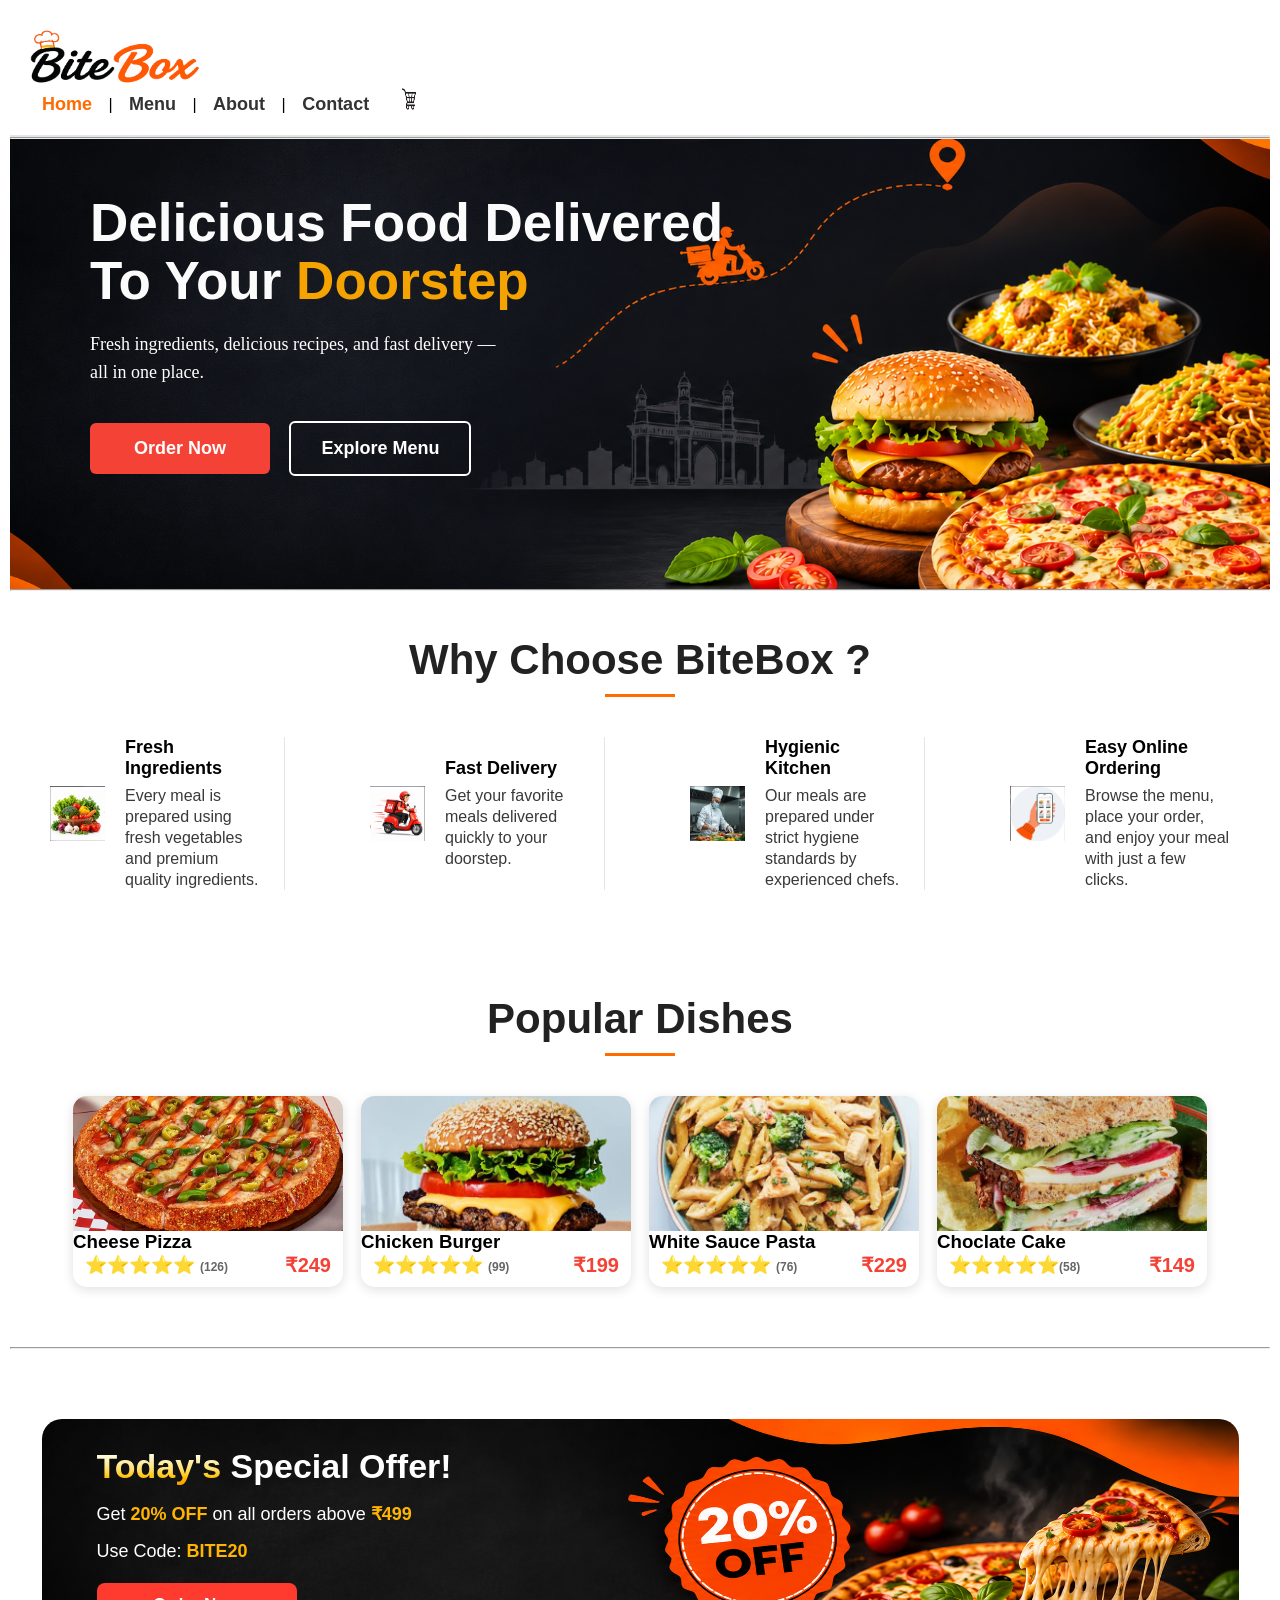
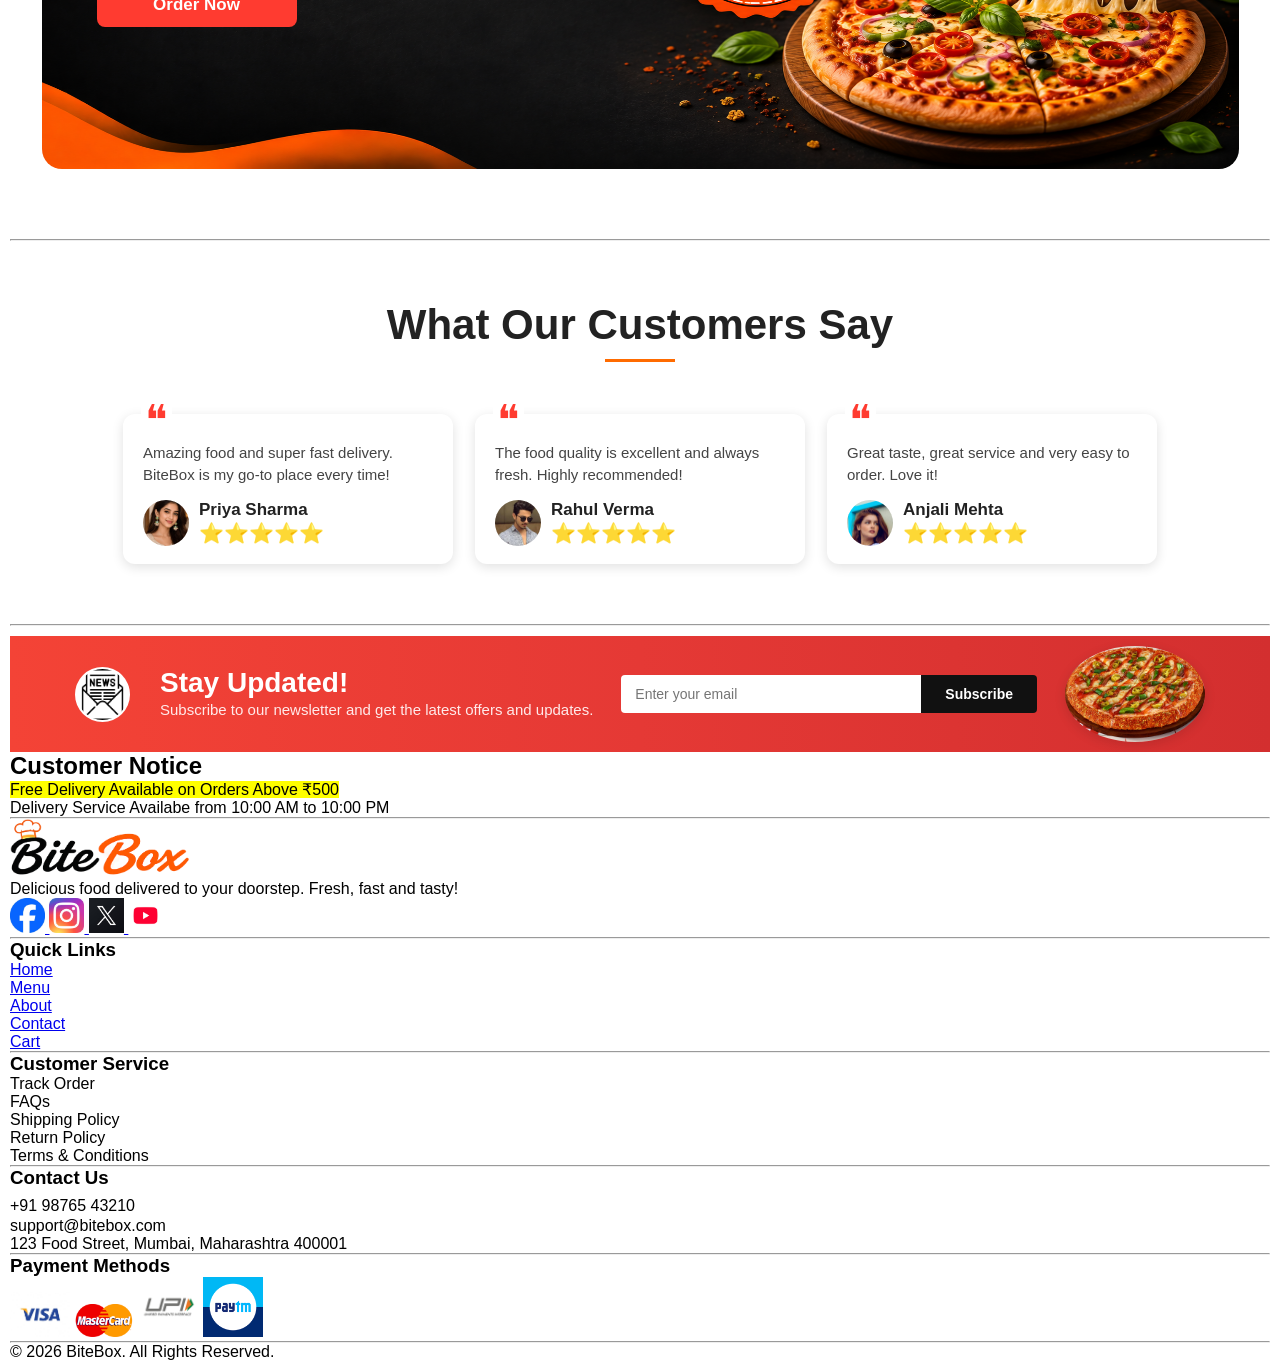
==== commit 61e2530e: "added css to newsletter" ====
--- a/index.html
+++ b/index.html
@@ -184,8 +184,6 @@
           <p>Use Code: <strong>BITE20</strong></p>
           <a href="menu.html"> Order Now </a>
         </div>
-
-        
       </section>
       <hr />
 
@@ -194,43 +192,56 @@
         <h2>What Our Customers Say</h2>
 
         <article>
-          <img
-            src="assets/images/pooja.jpg"
-            alt="Priya Sharma"
-            width="80"
-            height="80"
-          />
-          <h3>Priya Sharma</h3>
           <p>
             Amazing food and super fast delivery. BiteBox is my go-to place
             every time!
           </p>
-          <p><span>⭐⭐⭐⭐⭐</span></p>
-        </article>
-
-        <article>
-          <img
-            src="assets/images/rahul.jpg"
-            alt="Rahul Verma"
-            width="80"
-            height="80"
-          />
-          <h3>Rahul Verma</h3>
+          <div class="customer">
+            <img
+              src="assets/images/pooja.jpg"
+              alt="Priya Sharma"
+              width="80"
+              height="80"
+            />
+
+            <div>
+              <h3>Priya Sharma</h3>
+              <p><span>⭐⭐⭐⭐⭐</span></p>
+            </div>
+          </div>
+        </article>
+
+        <article>
           <p>
             The food quality is excellent and always fresh. Highly recommended!
           </p>
-          <p><span>⭐⭐⭐⭐⭐</span></p>
-        </article>
-        <article>
-          <img
-            src="assets/images/anjali.jpg"
-            alt="Anjali Mehta"
-            width="80"
-            height="80"
-          />
-          <h3>Anjali Mehta</h3>
+          <div class="customer">
+            <img
+              src="assets/images/rahul.jpg"
+              alt="Rahul Verma"
+              width="80"
+              height="80"
+            />
+            <div>
+              <h3>Rahul Verma</h3>
+              <p><span>⭐⭐⭐⭐⭐</span></p>
+            </div>
+          </div>
+        </article>
+        <article>
           <p>Great taste, great service and very easy to order. Love it!</p>
-          <p><span>⭐⭐⭐⭐⭐</span></p>
+          <div class="customer">
+            <img
+              src="assets/images/anjali.jpg"
+              alt="Anjali Mehta"
+              width="80"
+              height="80"
+            />
+            <div>
+              <h3>Anjali Mehta</h3>
+              <p><span>⭐⭐⭐⭐⭐</span></p>
+            </div>
+          </div>
         </article>
       </section>
       <hr />
@@ -259,7 +270,7 @@
 
         <div class="newsletter-image">
           <img
-            src="assets/icons/News_letter_icon.png"
+            src="assets/images/pizza.jpg"
             alt="Newsletter Food"
             width="180"
             height="120"
--- a/css/style.css
+++ b/css/style.css
@@ -527,4 +527,173 @@
 
 .offer-content a:hover{
     background-color: #D32F2F;
+}
+
+#reviews{
+    background :#ffffff;
+    padding: 60px 30px;
+    display:flex;
+    flex-wrap:wrap;
+    justify-content:center;
+    gap:22px;
+}
+
+#reviews h2{
+    width:100%;
+    text-align:center;
+    font-size: 42px;
+    font-weight: 700;
+    color:#222222;
+    margin-bottom: 30px;
+    position:relative;
+}
+
+#reviews h2::after{
+    content:"";
+    display:block;
+    width:70px;
+    height:3px;
+    background-color:#ff6b00;
+    margin:10px auto 0;
+}
+
+#reviews article{
+    width:330px;
+    background-color:#ffffff;
+    padding:22px 20px 18px;
+    border-radius:12px;
+    box-shadow:0 3px 12px rgba(0,0,0,0.12);
+    position:relative;
+}
+
+#reviews article::before{
+    content:"❝";
+    position:absolute;
+    top:-14px;
+    left:18px;
+    font-size:42px;
+    color:#ff3b30;
+    background-color:#ffffff;
+    line-height:1;
+    padding:0 4px;
+}
+
+#reviews article>p{
+    font-size: 15px;
+    color:#444444;
+    line-height: 22px;
+    margin: 0 0 14px;
+    padding-top: 6px;
+}
+
+#reviews .customer{
+    display:flex;
+    align-items:center;
+}
+
+#reviews .customer img{
+    width: 46px;
+    height: 46px;
+    border-radius: 50%;
+    object-fit: cover;
+    margin-right: 10px;
+}
+
+#reviews .customer h3{
+    font-size: 17px;
+    font-weight: 700;
+    color:#222222;
+    margin: 0 0 1px;
+}
+
+#reviews .customer span{
+    color:#f5b301;
+    font-size: 20px;
+}
+
+
+
+#reviews article:hover{
+    box-shadow:0 8px 20px rgba(0,0,0,0.18);
+}
+
+#newsletter{
+    width:100%;
+    margin:10px 0 0;
+    padding: 10px 65px;
+    background:linear-gradient(to right,#f44336,#e53935,#d32f2f);
+    display:flex;
+    justify-content:space-between;
+    align-items:center;
+    box-sizing:border-box;
+}
+
+.newsletter-content{
+    display:flex;
+    align-items:center;
+    gap: 30px;
+}
+
+.newsletter-content img{
+    width: 55px;
+    height: 55px;
+    background: #ffffff;
+    border-radius: 50%;
+    padding: 2px;
+    object-fit: cover;
+}
+
+.newsletter-content h2{
+    font-size: 28px;
+    font-weight: 700;
+    color: #ffffff;
+    margin-bottom: 2px;
+    line-height: 1.1;
+}
+
+.newsletter-content p{
+    font-size: 15px;
+    color: #ffeaea;
+    line-height: 20px;
+    margin: 0;
+}
+
+.newsletter-form{
+    display:flex;
+    align-items:center; 
+}
+
+.newsletter-form input{
+    width:300px;
+    height: 38px;
+    border: none;
+    outline: none;
+    padding: 0 14px;
+    font-size: 14px;
+    border-radius: 4px 0 0 4px;
+}
+
+.newsletter-form button{
+    height: 38px;
+    padding: 0 24px;
+    border: none;
+    background-color: #111111;
+    color: #ffffff;
+    font-size: 14px;
+    font-weight: 600;
+    cursor: pointer;
+    border-radius: 0 4px 4px 0;
+}
+
+.newsletter-image img{
+    width:140px;
+    height: auto;
+    display:block;
+    border-radius: 50%;
+    box-shadow: 0 3px 12px rgba(0,0,0,0.12);
+
+}
+
+.newsletter-form button:hover{
+    background:#5c5757;
 }
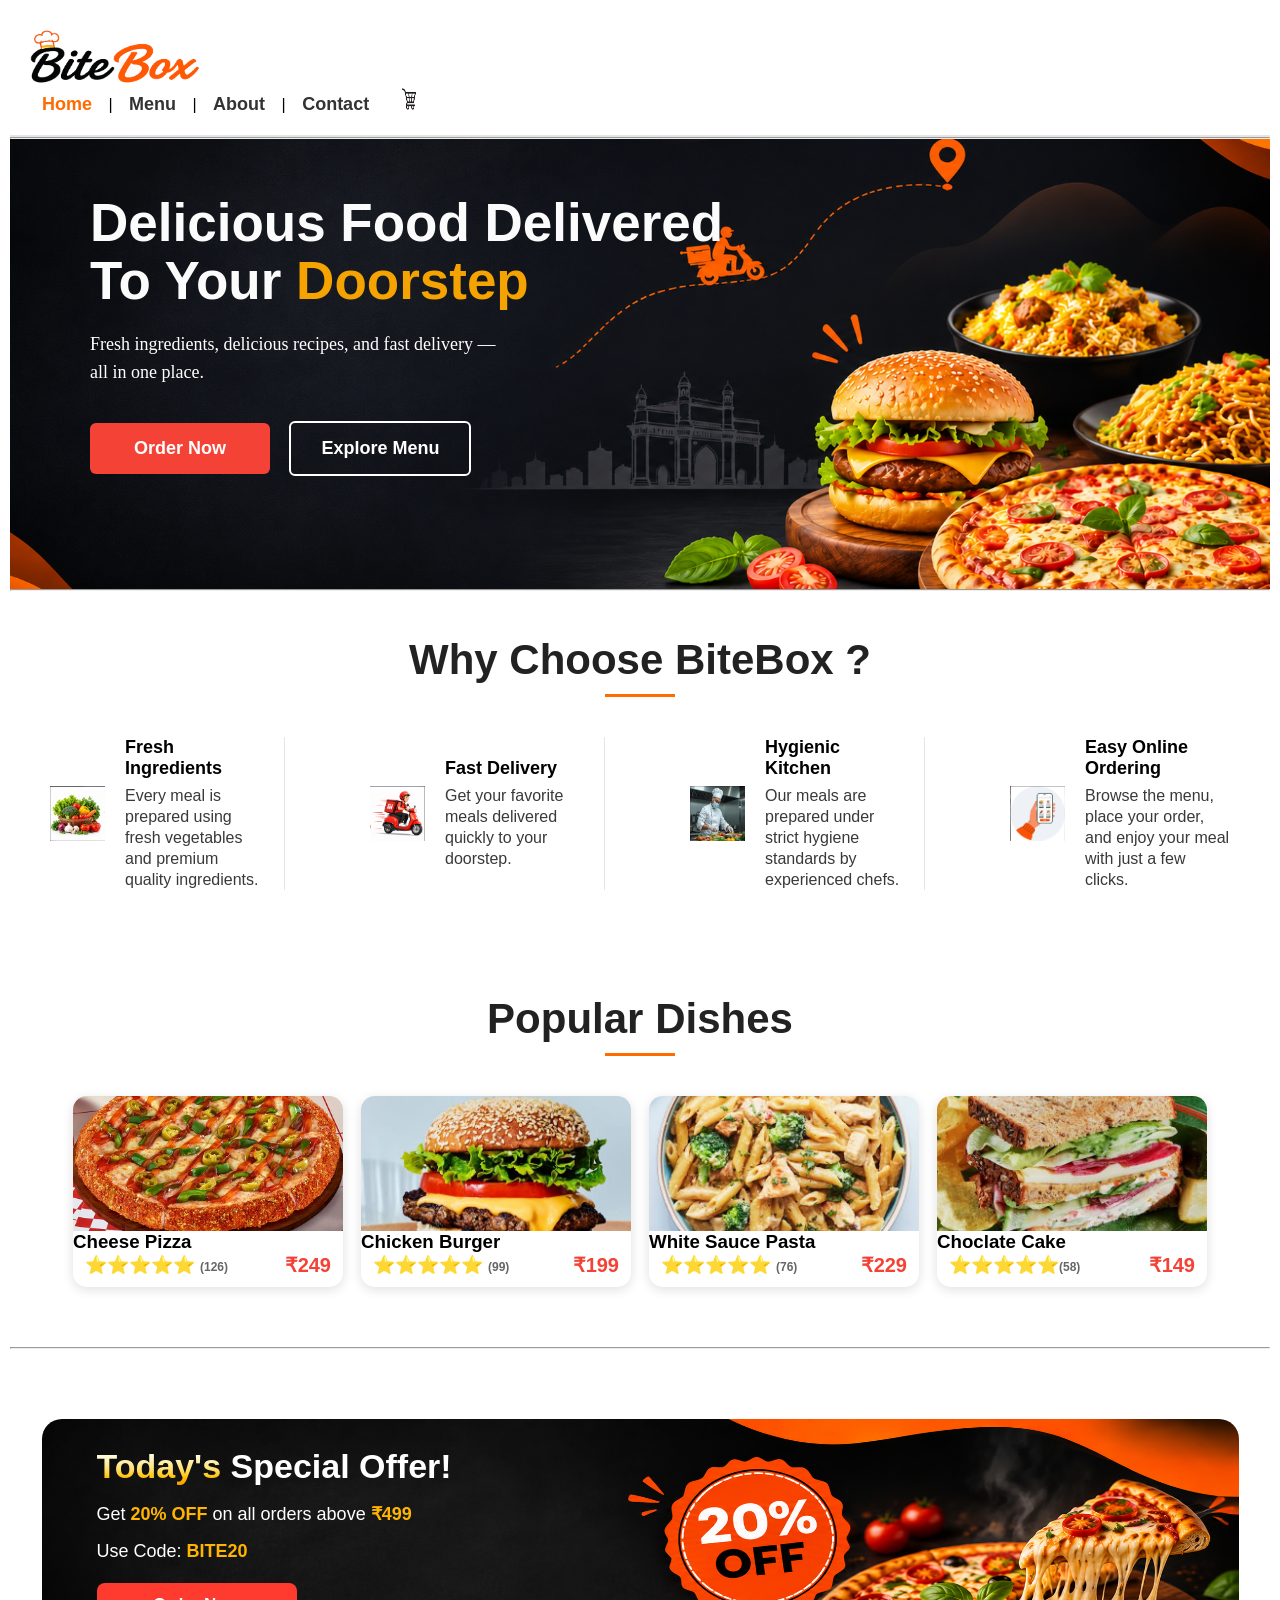
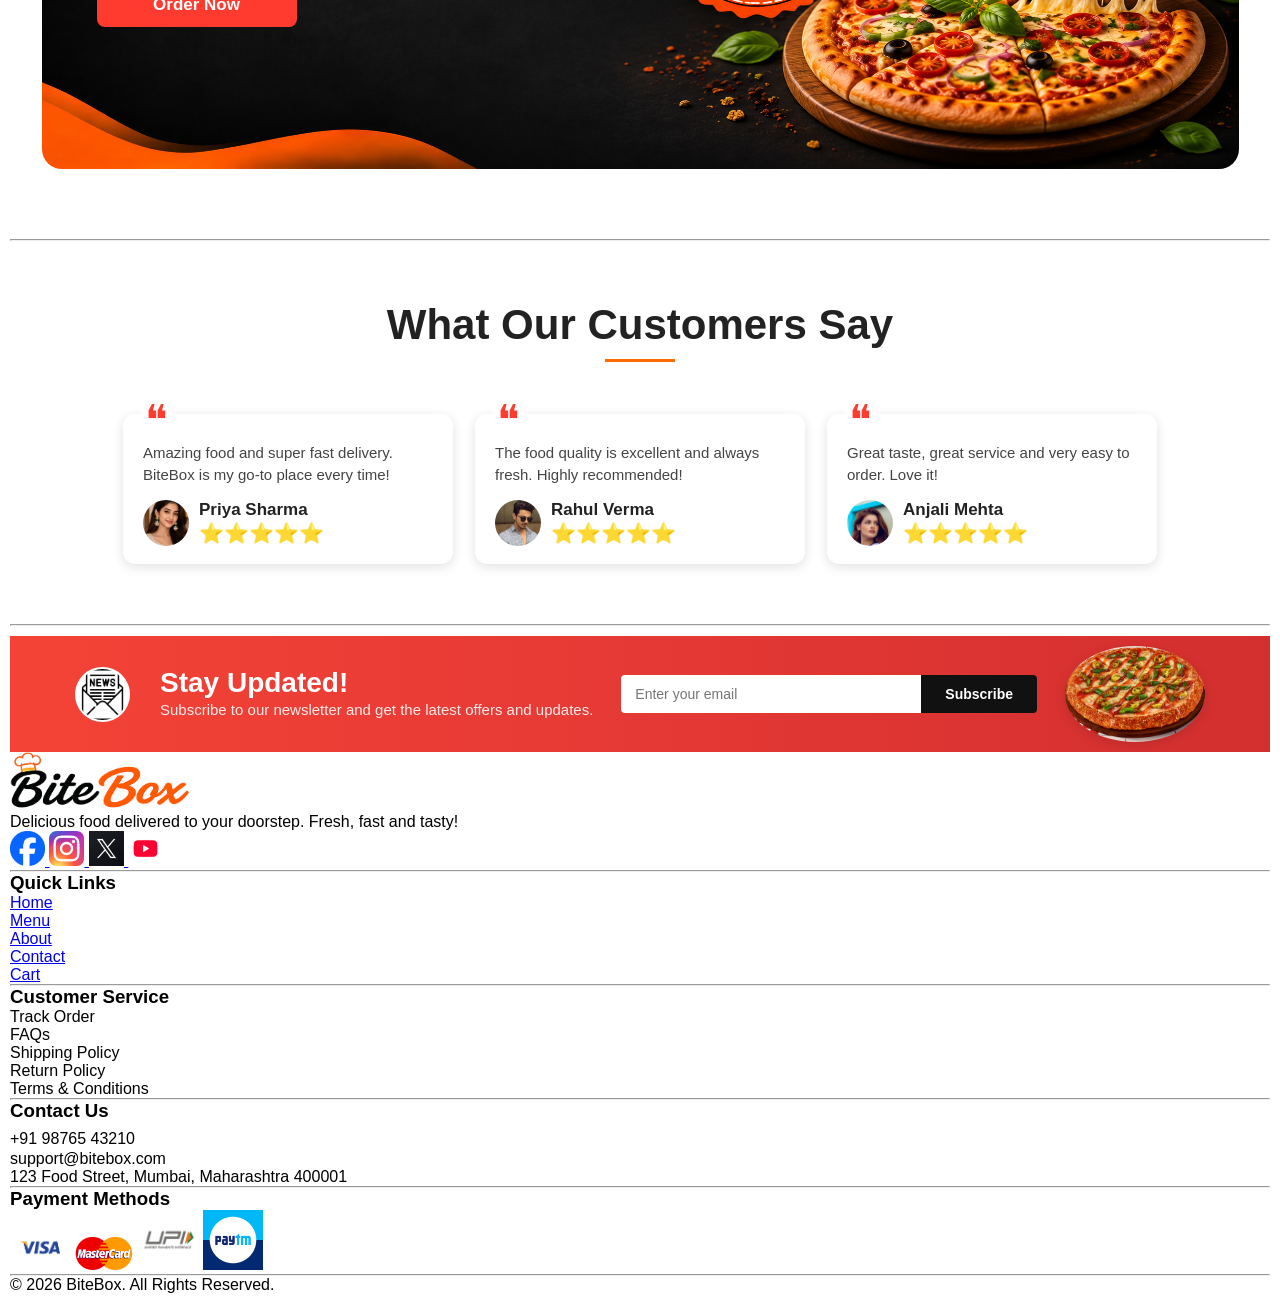
==== commit 7ec6084a: "updates css of menu page" ====
--- a/index.html
+++ b/index.html
@@ -278,7 +278,7 @@
         </div>
       </section>
 
-      <!-- Customer Notice -->
+      <!-- Customer Notice
       <aside>
         <h2>Customer Notice</h2>
 
@@ -286,7 +286,7 @@
         <p>Delivery Service Availabe from 10:00 AM to 10:00 PM</p>
       </aside>
       <hr />
-    </main>
+    </main> -->
 
     <!-- Copyright -->
     <footer>
--- a/css/style.css
+++ b/css/style.css
@@ -133,20 +133,7 @@
     margin: 0 auto 35px;
 }
 
-#categories{
-    background-color: #ffffff;
-    padding: 60px 80px;
-    text-align: center;
-}
-
-#categories h2{
-    font-size: 40px;
-    font-weight: 700;
-    color:#222222;
-    margin-bottom: 50px;
-    position: relative;
-    display: inline-block;
-}
+
    
 /* contact section */
 #content-hero{
@@ -696,4 +683,602 @@
 
 .newsletter-form button:hover{
     background:#5c5757;
+}
+
+/* Menu Page Browse Categories Section */
+#categories{
+    background-color: #ffffff;
+    padding: 60px 30px;
+    text-align: center;
+}
+
+#categories h2{
+    font-size: 42px;
+    font-weight: 700;
+    color:#222222;
+    margin-bottom: 45px;
+}
+
+#categories h2 span{
+    display:inline-block;
+    width: 70px;
+    height: 3px;
+    background:#ff3b30;
+    vertical-align: middle;
+    margin:10px 50px;
+    position:relative;
+
+}
+
+
+#categories h2 span::before{
+    content:"";
+    width:8px;
+    height:8px;
+    background:#ff3b30;
+    border-radius:50%;
+    position:absolute;
+    top:-2px;
+}
+
+
+#categories h2 span:first-child::before{
+    right:-12px;
+}
+
+#categories h2 span:last-child::before{
+    left:-12px;
+}
+
+#categories div {
+    display: flex;
+    justify-content: center;
+    align-items: flex-start;
+    flex-wrap: wrap;
+    gap: 55px;
+}
+
+#categories article{
+    text-align:center;
+}
+
+
+#categories article img{
+    width:100px;
+    height:90px;
+    padding:10px;
+    background:#ffffff;
+    border:2px solid #f2f2f2;
+    border-radius:50%;
+    object-fit:cover;
+    box-shadow:0 4px 12px rgba(0,0,0,0.12);
+    margin-bottom:15px;
+}
+
+/* Category Name */
+
+#categories article h3{
+    font-size:20px;
+    font-weight:600;
+    color:#333333;
+}
+
+/* Hover Effect */
+
+#categories article img:hover{
+    box-shadow:0 8px 18px rgba(0,0,0,0.18);
+}
+
+/* Menu Items Section */
+
+#menu-items{
+    background:#ffffff;
+    padding:60px 25px;
+    text-align:center;
+}
+
+/* Section Heading */
+
+#menu-items h2{
+    font-size:42px;
+    font-weight:700;
+    color:#222222;
+    margin-bottom:40px;
+}
+
+#menu-items h2 span{
+    display:inline-block;
+    width:30px;
+    height:3px;
+    background:#ff3b30;
+    margin:0 15px;
+    position:relative;
+    vertical-align:middle;
+}
+
+
+#menu-items h2 span::before{
+    content:"";
+    width:8px;
+    height:8px;
+    background:#ff3b30;
+    border-radius:50%;
+    position:absolute;
+    top:-2px;
+}
+
+#menu-items h2 span:first-child::before{
+    right:-12px;
+}
+
+#menu-items h2 span:last-child::before{
+    left:-12px;
+}
+
+/* Menu Items Container */
+
+#menu-items > div{
+    display:flex;
+    justify-content:center;
+    flex-wrap:wrap;
+    gap:18px;
+}
+
+#menu-items article{
+    width:235px;
+    background:#ffffff;
+    border:1px solid #ececec;
+    border-radius:10px;
+    overflow:hidden;
+    box-shadow:0 3px 10px rgba(0,0,0,0.10);
+    text-align:left;
+    position:relative;
+    margin: 10px;
+}
+
+/* Badge */
+
+.tag{
+    position:absolute;
+    top:8px;
+    left:8px;
+    background:#e53935;
+    color:#ffffff;
+    padding:4px 10px;
+    font-size:11px;
+    font-weight:600;
+    border-radius:20px;
+}
+
+.spicy{
+    background:#ff5722;
+}
+
+/* Food Image */
+
+#menu-items article img{
+    width:100%;
+    height:130px;
+    object-fit:cover;
+    display:block;
+}
+
+/* Food Name */
+
+#menu-items article h3{
+    font-size:17px;
+    font-weight:600;
+    color:#333333;
+    margin:10px;
+}
+
+.rating{
+    margin:0 10px 8px;
+    color:#f5b301;
+    font-size:15px;
+}
+
+.rating small{
+    color:#666666;
+    font-size:12px;
+}
+
+.price{
+    margin:0 10px 12px;
+    font-size:20px;
+    font-weight:700;
+    color:#333333;
+}
+
+#menu-items article button{
+    width:calc(100% - 20px);
+    margin:0 10px 12px;
+    padding:9px 0;
+    background:#ffffff;
+    color:#ff4d4d;
+    border:1px solid #ff4d4d;
+    border-radius:6px;
+    cursor:pointer;
+    display:flex;
+    justify-content:center;
+    align-items:center;
+    gap:8px;
+    font-size:14px;
+    font-weight:600;
+}
+
+#menu-items article button img{
+    width:14px;
+    height:14px;
+}
+
+#menu-items article:hover{
+    box-shadow:0 8px 18px rgba(0,0,0,0.18);
+}
+
+
+#story{
+    background:#ffffff;
+    padding:80px 70px;
+}
+
+/* Layout */
+
+#story>article{
+    display:flex;
+    justify-content:center;
+    align-items:center;
+    gap:70px;
+}
+
+/* Restaurant Image */
+
+#story>article>img{
+    width:500px;
+    border-radius:16px;
+    box-shadow:0 8px 20px rgba(0,0,0,.12);
+}
+
+.story-content{
+    width:520px;
+}
+
+/* Small Heading */
+
+.story-content small{
+    color:#ff6b35;
+    font-size:30px;
+    font-weight:800;
+    font-family:"Allura",cursive;
+}
+
+/* Main Heading */
+
+.story-content h2{
+    font-size:40px;
+    color:#222;
+    line-height:58px;
+    margin:8px 0 20px;
+}
+
+.story-content h2 span{
+    color:#ff6b35;
+    font-family:"Allura",cursive;
+    font-size:56px;
+    font-weight:400;
+}
+
+/* Paragraph */
+
+.story-content p{
+    color:#666;
+    font-size:16px;
+    line-height:30px;
+    margin-bottom:18px;
+}
+
+/* Feature */
+.story-features{
+    display:flex;
+    justify-content:space-between;
+    margin-top:35px;
+}
+.story-features article{
+    display:flex;
+    align-items:center;
+    gap:12px;
+}
+
+/* Circular Icon */
+.feature-icon{
+    width:58px;
+    height:58px;
+
+   border-radius:50%;
+    background:#fff2ea;
+    display:flex;
+    justify-content:center;
+    align-items:center;
+}
+
+.feature-icon img{
+    width:26px;
+    height:26px;
+}
+
+/* Feature Heading */
+
+.story-features article h4{
+    font-size:15px;
+    color:#222;
+    margin-bottom:2px;
+}
+
+/* Feature Text */
+
+.story-features article p{
+    margin:0;
+    font-size:14px;
+    color:#555;
+    line-height:20px;
+}
+
+#mission-vision{
+    background:#ffffff;
+    padding:0px 80px;
+}
+
+/* Section Heading */
+
+#mission-vision>h2{
+    text-align:center;
+    font-size:42px;
+    font-weight:700;
+    color:#222222;
+    margin-bottom:50px;
+    position:relative;
+}
+
+#mission-vision>h2::after{
+    content:"";
+    display:block;
+    width:70px;
+    height:3px;
+    background:#ff6b00;
+    margin:12px auto 0;
+}
+
+/* Cards Container */
+
+#mission-vision>div{
+    display:flex;
+    justify-content:center;
+}
+
+#mission-vision article{
+    flex:1;
+    display:flex;
+    align-items:center;
+    gap:22px;
+
+    background:#fff9f4;
+    padding:35px;
+
+    border:1px solid #ffe5d2;
+}
+
+#mission-vision article:first-child{
+    border-radius:15px 0 0 15px;
+    border-right:none;
+}
+
+#mission-vision article:last-child{
+    border-radius:0 15px 15px 0;
+}
+
+/* Divider */
+
+#mission-vision article:last-child{
+    border-left:1px solid #ffd8bf;
+}
+
+/* Icon */
+
+#mission-vision article img{
+    width:65px;
+    height:65px;
+    background:#fff1e6;
+    border-radius:50%;
+    padding:15px;
+    box-sizing:border-box;
+}
+
+/* Card Heading */
+
+#mission-vision article h3{
+    font-size:24px;
+    color:#222222;
+    margin-bottom:10px;
+}
+
+/* Description */
+
+#mission-vision article p{
+    color:#555555;
+    font-size:16px;
+    line-height:28px;
+}
+
+/* Chefs Section */
+#chefs{
+    background:#ffffff;
+    padding:80px 70px;
+    text-align:center;
+}
+/* Small Heading */
+#chefs>small{
+    display:block;
+    font-family:"Allura",cursive;
+
+font-size:44px;
+    color:#ff6b00;
+    margin-bottom:5px;
+    font-weight: 400;
+}
+
+/* Main Heading */
+
+#chefs>h2{
+    font-size:42px;
+    color:#222222;
+    font-weight:700;
+    margin-bottom:50px;
+}
+
+#chefs>h2 span{
+    color:#ff6b00;
+    font-family:"Allura",cursive;
+    font-size:52px;
+    font-weight:500;
+}
+
+/* Cards Container */
+
+#chefs>div{
+    display:flex;
+    justify-content:center;
+    gap:30px;
+}
+
+/* Chef Card */
+
+#chefs article{
+    width:340px;
+    background:#ffffff;
+    border-radius:15px;
+    overflow:hidden;
+    box-shadow:0 5px 18px rgba(0,0,0,.12);
+    padding-bottom:25px;
+}
+
+/* Chef Image */
+
+#chefs article>img{
+    width:100%;
+    height:260px;
+    object-fit:cover;
+    display:block;
+}
+
+/* Chef Name */
+
+#chefs article h3{
+    font-size:24px;
+    color:#222222;
+    margin:18px 0 6px;
+}
+
+/* Designation */
+#chefs article h4{
+    font-size:16px;
+    color:#ff6b00;
+    margin-bottom:15px;
+}
+
+/* Description */
+#chefs article p{
+    color:#666666;
+    font-size:15px;
+    line-height:24px;
+    padding:0 25px;
+    margin-bottom:22px;
+}
+
+/* Social Icons */
+.chef-social{
+    display:flex;
+    justify-content:center;
+    gap:18px;
+}
+
+/* Icons */
+.chef-social img{
+    width:20px;
+    height:20px;
+}
+
+#statistics{
+    background:#ffffff;
+    padding:0px 70px;
+}
+
+#statistics>h2{
+    text-align:center;
+    font-size:42px;
+    font-weight:700;
+    color:#222222;
+    margin-bottom:50px;
+    position:relative;
+}
+#statistics>h2::after{
+    content:"";
+    display:block;
+    width:70px;
+    height:3px;
+    background:#ff6b00;
+    margin:12px auto 0;
+}
+
+
+/* Statistics Container */
+
+#statistics>div{
+    display:flex;
+    justify-content:center;
+
+    background:#1d1b1a;
+
+    border-radius:16px;
+
+    overflow:hidden;
+}
+
+/* Statistic Card */
+
+#statistics article{
+    flex:1;
+    text-align:center;
+    padding:35px 20px;
+    border-right:1px solid rgba(255,255,255,.15);
+}
+
+#statistics article:last-child{
+    border-right:none;
+}
+
+/* Icon */
+
+#statistics article img{
+    width:42px;
+    height:42px;
+    margin-bottom:15px;
+}
+
+/* Number */
+
+#statistics article h3{
+    font-size:38px;
+    color:#ffffff;
+    font-weight:700;
+    margin-bottom:8px;
+}
+
+
+
+/* Text */
+
+#statistics article p{
+    font-size:16px;
+    color:#d0d0d0;
+    margin:0;
 }
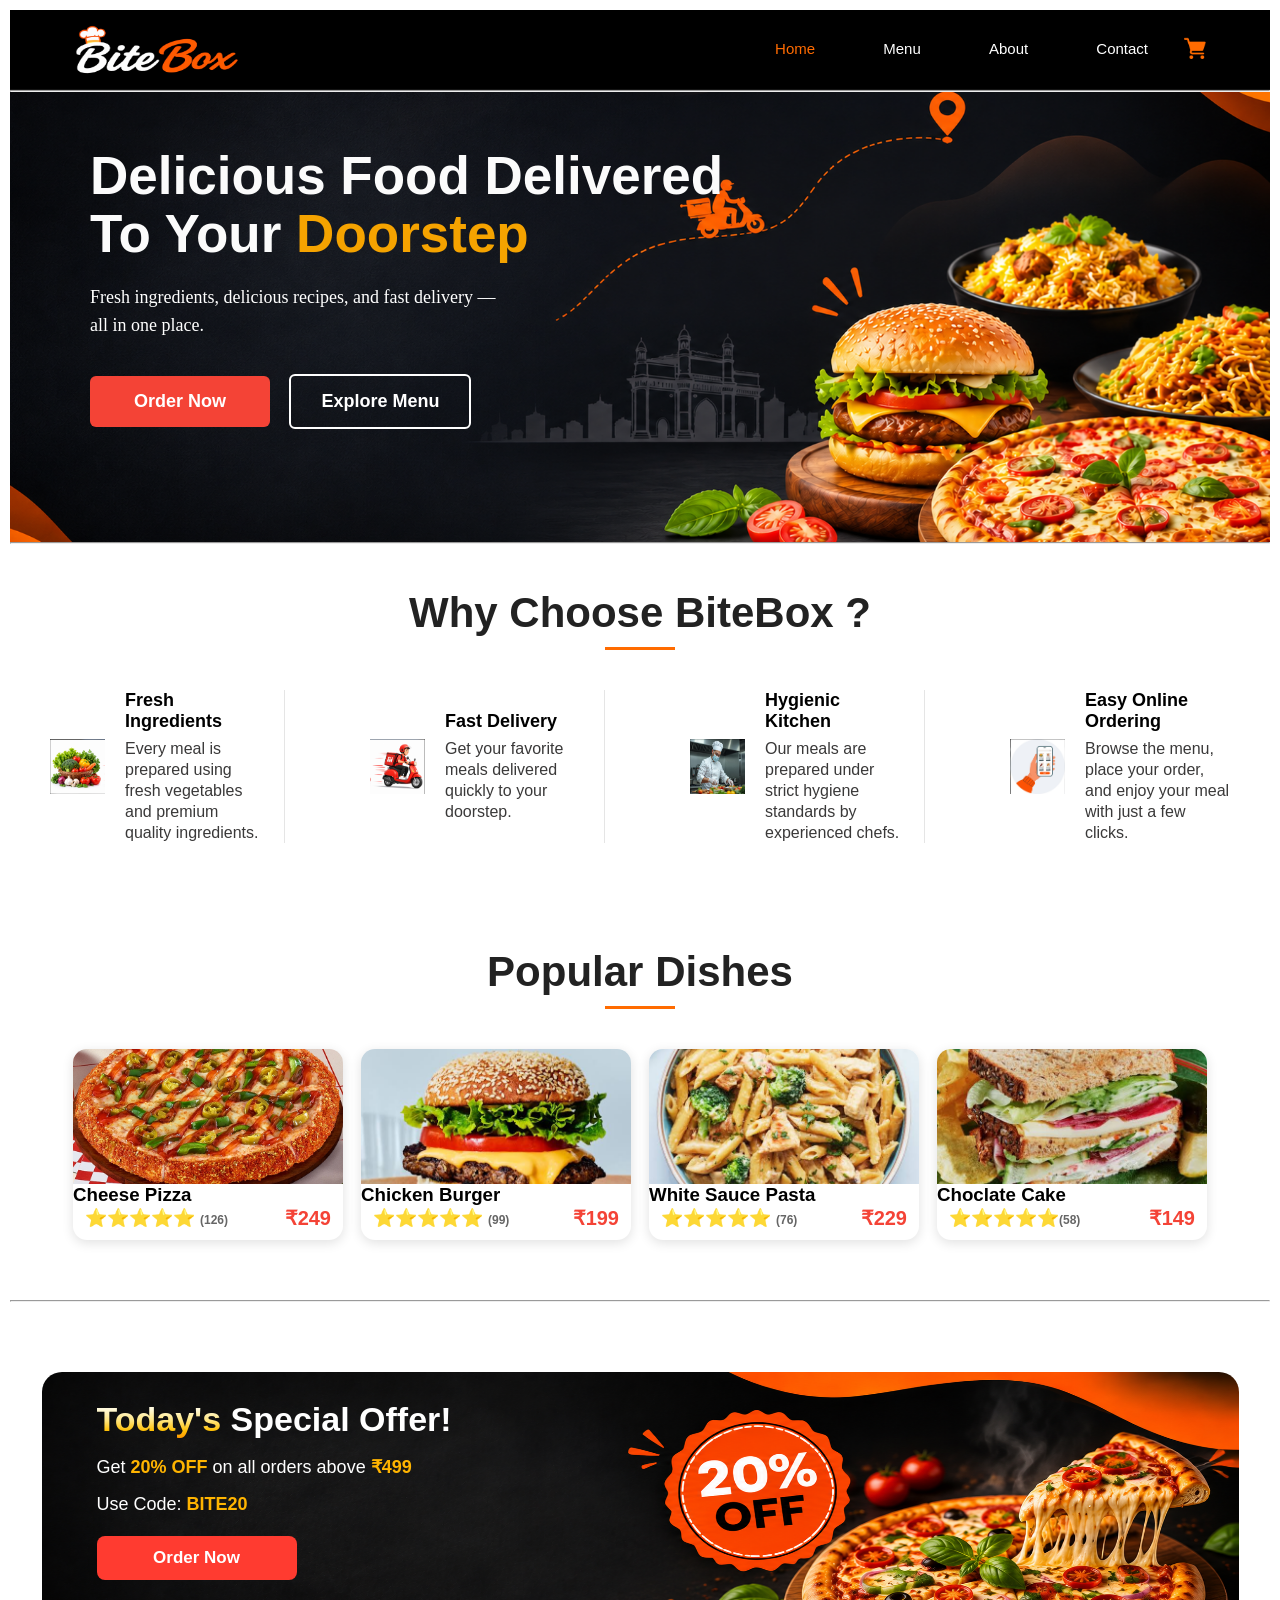
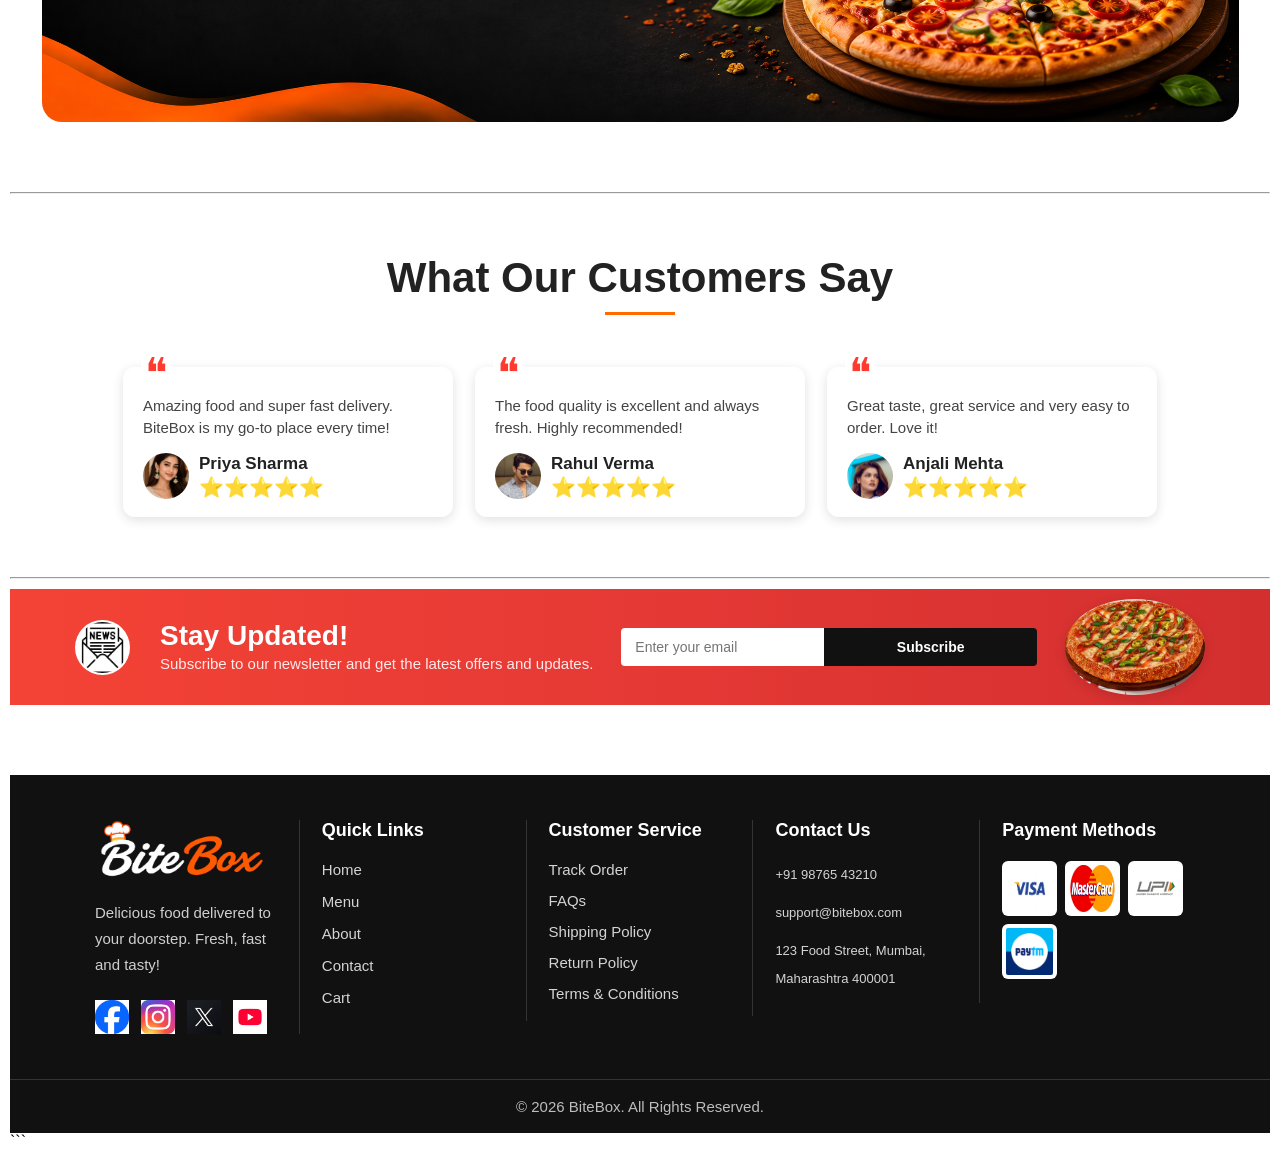
==== commit 2f4232d6: "updates css of header and footer" ====
--- a/index.html
+++ b/index.html
@@ -19,7 +19,7 @@
     <!-- Header -->
     <header>
       <img
-        src="assets/images/BiteBoxLogo.png"
+        src="assets/images/biteboxnewlogo.png"
         alt="BiteBox Logo"
         class="logo"
       />
@@ -35,12 +35,15 @@
         <a href="contact.html">Contact</a>
 
         <a href="cart.html">
-          <img
-            src="assets/icons/cart.png"
+          <div class="cart-icon">
+            <img
+            src="assets/images/cart.png"
             alt="Cart Icon"
             width="22"
             height="22"
           />
+          </div>
+          
         </a>
       </nav>
     </header>
@@ -289,109 +292,101 @@
     </main> -->
 
     <!-- Copyright -->
-    <footer>
-      <!-- Footer Logo Section -->
-      <section>
-        <img
-          src="assets/images/BiteBoxLogo.png"
-          alt="BiteBox Logo"
-          width="180"
-        />
-        <p>Delicious food delivered to your doorstep. Fresh, fast and tasty!</p>
-
-        <a href="#">
-          <img
-            src="assets/images/fb.jpg"
-            alt="Facebook"
-            width="35"
-            height="35"
-          />
-        </a>
-
-        <a href="#">
-          <img
-            src="assets/images/insta.jpg"
-            alt="Instagram"
-            width="35"
-            height="35"
-          />
-        </a>
-
-        <a href="#">
-          <img
-            src="assets/images/twitter.jpg"
-            alt="Twitter"
-            width="35"
-            height="35"
-          />
-        </a>
-
-        <a href="#">
-          <img
-            src="assets/images/yt.png"
-            alt="YouTube"
-            width="35"
-            height="35"
-          />
-        </a>
-      </section>
-
-      <hr />
-
-      <!-- Quick Links -->
-      <section>
-        <h3>Quick Links</h3>
-        <ul>
-          <li><a href="bite.html">Home</a></li>
-          <li><a href="menu.html">Menu</a></li>
-          <li><a href="about.html">About</a></li>
-          <li><a href="contact.html">Contact</a></li>
-          <li><a href="cart.html">Cart</a></li>
-        </ul>
-      </section>
-
-      <hr />
-
-      <!-- Customer Service -->
-      <section>
-        <h3>Customer Service</h3>
-        <ul>
-          <li>Track Order</li>
-          <li>FAQs</li>
-          <li>Shipping Policy</li>
-          <li>Return Policy</li>
-          <li>Terms & Conditions</li>
-        </ul>
-      </section>
-
-      <hr />
-
-      <!-- Contact Information -->
-      <section>
-        <h3>Contact Us</h3>
-        <p>
-          <i class="fa fa-phone" style="font-size: 24px"></i> +91 98765 43210
-        </p>
-        <p><i class="fa fa-envelope"></i> support@bitebox.com</p>
-        <p>
-          <i class="fa-solid fa-map-pin"></i> 123 Food Street, Mumbai,
-          Maharashtra 400001
-        </p>
-      </section>
-
-      <hr />
-
-      <!-- Payment Methods -->
-      <section>
-        <h3>Payment Methods</h3>
-        <img src="assets/images/visa.jpg" alt="Visa" width="60" />
-        <img src="assets/images/mastercard.png" alt="MasterCard" width="60" />
-        <img src="assets/images/upi.png" alt="UPI" width="60" />
-        <img src="assets/images/paytm.png" alt="Paytm" width="60" />
-      </section>
-
-      <hr />
-      <p>© 2026 BiteBox. All Rights Reserved.</p>
-    </footer>
+  
+<footer>
+    <div class="footer-container">
+
+        <!-- Logo and Social Media -->
+        <section>
+            <img src="assets/images/biteboxnewlogo.png"
+                 alt="BiteBox Logo"
+                 width="180">
+
+            <p>
+                Delicious food delivered to your doorstep.
+                Fresh, fast and tasty!
+            </p>
+
+            <div class="footer-socials">
+                <a href="#" target="_blank">
+                    <img src="assets/images/fb.jpg" alt="Facebook">
+                </a>
+
+                <a href="#" target="_blank">
+                    <img src="assets/images/insta.jpg" alt="Instagram">
+                </a>
+
+                <a href="#" target="_blank">
+                    <img src="assets/images/twitter.jpg" alt="Twitter">
+                </a>
+
+                <a href="#" target="_blank">
+                    <img src="assets/images/yt.png" alt="YouTube">
+                </a>
+            </div>
+        </section>
+
+        <!-- Quick Links -->
+        <section>
+            <h3>Quick Links</h3>
+            <ul>
+                <li><a href="bite.html">Home</a></li>
+                <li><a href="menu.html">Menu</a></li>
+                <li><a href="about.html">About</a></li>
+                <li><a href="contact.html">Contact</a></li>
+                <li><a href="cart.html">Cart</a></li>
+            </ul>
+        </section>
+
+        <!-- Customer Service -->
+        <section>
+            <h3>Customer Service</h3>
+            <ul>
+                <li>Track Order</li>
+                <li>FAQs</li>
+                <li>Shipping Policy</li>
+                <li>Return Policy</li>
+                <li>Terms & Conditions</li>
+            </ul>
+        </section>
+
+        <!-- Contact Information -->
+        <section>
+            <h3>Contact Us</h3>
+
+            <p>
+                <i class="fa fa-phone"></i>
+                +91 98765 43210
+            </p>
+
+            <p>
+                <i class="fa fa-envelope"></i>
+                support@bitebox.com
+            </p>
+
+            <p>
+                <i class="fa-solid fa-map-pin"></i>
+                123 Food Street, Mumbai, Maharashtra 400001
+            </p>
+        </section>
+
+        <!-- Payment Methods -->
+        <section>
+            <h3>Payment Methods</h3>
+
+            <div class="payment-icons">
+                <img src="assets/images/visa.jpg" alt="Visa">
+                <img src="assets/images/mastercard.png" alt="MasterCard">
+                <img src="assets/images/upi.png" alt="UPI">
+                <img src="assets/images/paytm.png" alt="Paytm">
+            </div>
+        </section>
+
+    </div>
+
+    <!-- Copyright -->
+    <p>© 2026 BiteBox. All Rights Reserved.</p>
+</footer>
+```
   </body>
 </html>
--- a/css/style.css
+++ b/css/style.css
@@ -7,28 +7,60 @@
 
 /* Website Header */
 header{
-    background-color: #ffffff;
-    padding: 20px;
-    border-bottom: 2px solid #e5e5e5;
-}
-
-/*Website Logo*/
+    width:100%;
+    height:80px;
+    padding:0 60px;
+    background: black;
+    border-bottom:1px solid rgba(255,255,255,.08);
+    display:flex;
+    justify-content:space-between;
+    align-items:center;
+    position:sticky;
+    top:0;
+    z-index:1000;
+}
+
 .logo{
     width:170px;
-    height: auto;
-}
-
-nav a{
+    height:50px;
+}
+
+header nav{
+    display:flex;
+    align-items:center;
+    gap:28px;
+    
+}
+
+header nav a{
+    display:flex;
+    align-items:center;
+    justify-content:center;
+    height:80px;
+    padding:0 4px;
     text-decoration:none;
-    color:#333333;
-    font-size:18px;
-    font-weight:600;
-    margin: 0 12px;
-}
-
-nav a:hover{
+    color:#ffffff;
+    font-size:15px;
+    font-weight:500;
+    border-bottom:3px solid transparent;
+}
+
+.cart-icon img{
+    display:block;
+    width:22px;
+    height:22px;
+}
+
+header nav a:hover{
     color:#ff6b00;
-    text-decoration:underline;
+}
+
+
+
+/* Active Navigation Link */
+
+nav a.active {
+    color: #ff6b00;
 }
 
 	
@@ -1281,4 +1313,778 @@
     font-size:16px;
     color:#d0d0d0;
     margin:0;
+}
+
+#contact-info{
+    background:#ffffff;
+    padding:80px 60px;
+}
+#contact-info .section-title{
+ text-align:center;
+    margin-bottom:50px;
+}
+
+/* Small Heading */
+
+#contact-info .section-title h4{
+    color:#ff6b00;
+    font-size:24px;
+    font-family:"Allura",cursive;
+    font-weight:400;
+    margin-bottom:6px;
+    position:relative;
+    display:inline-block;
+}
+
+#contact-info .section-title h4::before,
+#contact-info .section-title h4::after{
+    content:"";
+    width:55px;
+    height:2px;
+    background:#ff6b00;
+    position:absolute;
+    top:50%;
+}
+
+#contact-info .section-title h4::before{
+    right:105%;
+}
+
+#contact-info .section-title h4::after{
+    left:105%;
+}
+
+/* Main Heading */
+#contact-info .section-title h2{
+    font-size:44px;
+    font-weight:700;
+    color:#222222;
+}
+
+/* Cards Container */
+.contact-container{
+    display:flex;
+    justify-content:center;
+    gap:28px;
+}
+
+/* Contact Card */
+.contact-container article{
+    width:280px;
+    background:#ffffff;
+    text-align:center;
+    padding:35px 25px;
+    border-radius:14px;
+    box-shadow:0 5px 18px rgba(0,0,0,.10);
+    height: 300px;
+}
+
+/* Main Icons */
+
+.contact-container article>img:first-child{
+    width:70px;
+    height:70px;
+    background:#fff2e8;
+    padding:18px;
+    box-sizing:border-box;
+    border-radius:50%;
+    margin-bottom:20px;
+}
+
+/* Card Heading */
+
+.contact-container article h3{
+    font-size:20px;
+    color:#222222;
+    margin-bottom:15px;
+}
+
+/* Card Details */
+
+.contact-container article p{
+    font-size:15px;
+    color:#555555;
+    line-height:28px;
+    margin:0;
+}
+
+/* Social Icons */
+
+.contact-container article a{
+    text-decoration:none;
+    margin:0 5px;
+    display:inline-block;
+}
+
+.contact-container article a img{
+    width:30px;
+    height:30px;
+    margin-top:8px;
+}
+
+/* Card Hover */
+
+.contact-container article:hover{
+    box-shadow:0 10px 25px rgba(0,0,0,.15);
+}
+
+#contact-details{
+    width:95%;
+    /* margin:60px auto; */
+    margin-top: 60px;
+    margin-left: 30px;
+    background:#fff8f4;
+    padding:30px;
+    border-radius:18px;
+    display:flex;
+    justify-content:space-between;
+    align-items:stretch;
+    gap:35px;
+    box-sizing:border-box;
+}
+
+/*================ Left Column =================*/
+.left-column{
+    width:40%;
+    display:flex;
+    flex-direction:column;
+}
+
+/* Business Hours Card */
+
+.business-card{
+    /* background:#ffffff; */
+    padding:22px;
+    border-radius:14px;
+    /* box-shadow:0 4px 12px rgba(0,0,0,.08); */
+}
+
+/* Heading */
+
+.business-card h2{
+    font-size:30px;
+    font-weight:700;
+    color:#222222;
+    margin-bottom:10px;
+}
+
+/* Orange Line */
+
+.business-card hr{
+    width:55px;
+    height:3px;
+    background:#ff6b00;
+    border:none;
+    margin-bottom:20px;
+}
+
+/* Content */
+
+.business-content{
+    display:flex;
+    gap:18px;
+    align-items:flex-start;
+}
+
+/* Clock Icon */
+
+.business-content img{
+    width:48px;
+    height:48px;
+    margin-top:5px;
+}
+
+/* Table */
+
+.business-card table{
+    width:100%;
+    border-collapse:collapse;
+}
+
+.business-card td{
+    padding:10px 0;
+    font-size:14px;
+    color:#555555;
+}
+
+.business-card td:last-child{
+    text-align:right;
+    font-weight:600;
+    color:#222222;
+}
+/*================ Event Card =================*/
+.event-card{
+    margin-top:15px;
+    background:#fff4ee;
+    border-radius:14px;
+    padding:18px;
+    display:flex;
+    align-items:center;
+    gap:18px;
+    flex:1;
+    border-style: solid;
+    border-color: white;
+}
+
+.event-card img{
+    width:58px;
+    height:58px;
+    background:white;
+    padding:14px;
+    border-radius:50%;
+    box-sizing:border-box;
+    flex-shrink:0;
+}
+
+/* Event Heading */
+
+.event-card h3{
+    font-size:22px;
+    color:#222222;
+    margin-bottom:8px;
+}
+
+/* Event Text */
+
+.event-card p{
+    font-size:14px;
+    color:#666666;
+    line-height:22px;
+    margin-bottom:15px;
+}
+
+/* Button */
+
+.event-card a{
+    display:inline-block;
+    background:#ff6b00;
+    color:#ffffff;
+    text-decoration:none;
+    padding:10px 24px;
+    border-radius:30px;
+    font-size:14px;
+    font-weight:600;
+}
+
+/*================ Right Column =================*/
+
+.right-column{
+    width:66%;
+    /* background:#ffffff; */
+    padding:22px;
+    border-radius:14px;
+    /* box-shadow:0 4px 12px rgba(0,0,0,.08); */
+}
+
+/* Heading */
+
+.right-column h2{
+    font-size:30px;
+    font-weight:700;
+    color:#222222;
+    margin-bottom:10px;
+}
+
+/* Orange Line */
+
+.right-column hr{
+    width:55px;
+    height:3px;
+    background:#ff6b00;
+    border:none;
+    margin-bottom:20px;
+}
+/*================ Form =================*/
+
+.form-row{
+    display:flex;
+    gap:20px;
+    margin-bottom:15px;
+}
+.form-row input{
+    width:50%;
+    height:50px;
+    padding:0 14px;
+    border:1px solid #e5e5e5;
+    border-radius:5px;
+    font-size:14px;
+    font-family:Poppins,sans-serif;
+    box-sizing:border-box;
+    outline:none;
+}
+textarea{
+    width:100%;
+    height:120px;
+    padding:14px;
+    border:1px solid #e5e5e5;
+    border-radius:5px;
+    resize:none;
+    margin-bottom:15px;
+    font-size:14px;
+    font-family:Poppins,sans-serif;
+    box-sizing:border-box;
+    outline:none;
+}
+
+/* Focus */
+
+.form-row input:focus,
+textarea:focus{
+    border-color:#ff6b00;
+}
+
+/* Button */
+
+button{
+    width:100%;
+    height:42px;
+    background:#ff6b00;
+    color:#ffffff;
+    border:none;
+    border-radius:5px;
+    font-size:14px;
+    font-weight:600;
+    font-family:Poppins,sans-serif;
+    cursor:pointer;
+}
+
+/* Hover Effects */
+.event-card a:hover,
+button:hover{
+    background:#e65c00;
+}
+
+	
+#google-map{
+    background:#ffffff;
+    padding:100px 50px 70px;
+}
+#google-map .section-title{
+    text-align:center;
+    margin-bottom:30px;
+}
+#google-map .section-title h4{
+    color:#ff6b00;
+    font-size:28px;
+    font-family:"Allura",cursive;
+    font-weight:400;
+    display:inline-block;
+    position:relative;
+    margin-bottom:8px;
+}
+ 
+#google-map .section-title h4::before,
+#google-map .section-title h4::after{
+    content:"";
+    width:55px;
+    height:2px;
+    background:#ff6b00;
+    position:absolute;
+    top:50%;
+}
+
+#google-map .section-title h4::before{
+    right:110%;
+}
+ 
+#google-map .section-title h4::after{
+    left:110%;
+}
+#google-map .section-title h2{
+    font-size:40px;
+    color:#222222;
+    margin-bottom:12px;
+}
+ 
+#google-map .section-title p{
+    font-size:15px;
+    color:#666666;
+    line-height:24px;
+    max-width:650px;
+    margin:auto;
+}
+ 
+#google-map iframe{
+    width:100%;
+    height:380px;
+    display:block;
+    border:none;
+    border-radius:16px;
+    overflow:hidden;
+    box-shadow:0 8px 20px rgba(0,0,0,.12);
+}
+
+#cart-details{
+    width:92%;
+    margin:60px auto 30px;
+    display:flex;
+    justify-content:space-between;
+    align-items:flex-start;
+    gap:30px;
+}
+
+#shopping-cart{
+    width:65%;
+    background:#ffffff;
+    border:1px solid #ececec;
+    border-radius:14px;
+    overflow:hidden;
+}
+
+#shopping-cart table{
+    width:100%;
+    border-collapse:collapse;
+}
+
+#shopping-cart thead{
+    background:#fff6ef;
+}
+
+#shopping-cart th{
+    padding:20px 15px;
+    font-size:18px;
+    font-weight:600;
+    color:#222;
+    text-align:center;
+}
+
+#shopping-cart th:first-child{
+    width:40%;
+    text-align:center;
+}
+#shopping-cart td:first-child{
+    width:40%;
+    text-align:left;
+}
+
+#shopping-cart td{
+    padding:16px;
+    border-top:1px solid #ececec;
+    vertical-align:middle;
+    text-align:center;
+}
+
+.cart-item{
+    display:flex;
+    align-items:center;
+    gap:16px;
+}
+
+cart-item img{
+    width:90px;
+    height:62px;
+    object-fit:cover;
+    border-radius:8px;
+}
+
+.cart-item h3{
+    font-size:18px;
+    font-weight:600;
+    color:#222;
+    margin-bottom:5px;
+}
+
+
+
+.cart-item p{
+    font-size:14px;
+    color:#666;
+    line-height:21px;
+}
+
+
+#shopping-cart td:nth-child(2),
+#shopping-cart td:nth-child(4){
+    font-size:18px;
+    font-weight:600;
+    color:#333;
+}
+
+#shopping-cart td:last-child img{
+    width:22px;
+    height:22px;
+    cursor:pointer;
+}
+
+#shopping-cart tbody tr:hover{
+    background:#fffdfb;
+}
+
+#order-summary{
+    width:35%;
+    background:#ffffff;
+    border:1px solid #ececec;
+    border-radius:14px;
+    padding:24px;
+    height: 385px;
+}
+#order-summary h2{
+    font-size:20px;
+    margin-bottom:25px;
+    color:#222;
+}
+#order-summary p{
+    display:flex;
+    justify-content:space-between;
+    align-items:center;
+    margin-bottom:16px;
+    font-size:16px;
+}
+Copy
+Style the order summary  section
+
+
+
+
+#order-summary hr{
+    margin:22px 0;
+    border:none;
+    border-top:1px dashed #ddd;
+}
+
+#order-summary h3{
+    display:flex;
+    justify-content:space-between;
+    align-items:center;
+    font-size:18px;
+    margin-bottom:25px;
+}
+
+#order-summary h3 span:last-child{
+    color:#ff6600;
+    font-size:20px;
+}
+
+#order-summary button{
+    width:100%;
+    height:54px;
+
+    display:flex;
+    justify-content:center;
+    align-items:center;
+
+    border:none;
+    border-radius:8px;
+
+    background:#ff6b00;
+    color:#ffffff;
+
+    font-size:18px;
+    font-weight:600;
+    font-family:'Poppins', sans-serif;
+
+    cursor:pointer;
+}
+
+#order-summary p:last-child{
+    justify-content:center;
+    gap:8px;
+    margin-top:16px;
+    font-size:14px;
+    color:#777;
+}
+
+#cart-actions{
+    width:92%;
+    margin:25px auto 60px;
+
+    display:flex;
+    justify-content:flex-start;
+    align-items:center;
+    gap:250px;
+}
+
+#cart-actions a,
+#cart-actions button{
+    width:220px;
+    height:56px;
+    display:flex;
+    justify-content:center;
+    align-items:center;
+    gap:10px;
+    border-radius:8px;
+    font-size:18px;
+    font-weight:500;
+}
+
+#cart-actions a img,
+#cart-actions button img{
+    width:20px;
+    height:20px;
+    object-fit:contain;
+    flex-shrink:0;
+}
+
+#cart-actions a{
+    width:260px;
+    height:56px;
+    display:flex;
+    justify-content:center;
+    align-items:center;
+    gap:10px;
+    padding:0 20px;
+
+    background:#ffffff;
+    border:1px solid #dddddd;
+    border-radius:8px;
+    text-decoration:none;
+    color:#333333;
+    font-size:18px;
+    font-weight:500;
+    white-space:nowrap;
+}
+
+#cart-actions a:hover{
+    background:#fafafa;
+}
+
+#cart-actions button{
+    display:flex;
+    align-items:center;
+    justify-content:center;
+    gap:10px;
+    padding:14px 22px;
+    background:#fff5f5;
+    color:#ff4d4d;
+    border:1px solid #ffd5d5;
+    border-radius:8px;
+    font-size:18px;
+    font-weight:500;
+    cursor:pointer;
+    transition:.3s;
+}
+
+#cart-actions button:hover{
+    background:#ffeaea;
+}
+
+footer{
+    background:#111111;
+    color:#ffffff;
+    margin-top:70px;
+}
+
+/* Main Footer Layout */
+
+.footer-container{
+    width:90%;
+    margin:auto;
+    padding:45px 0;
+    display:flex;
+    justify-content:space-between;
+    align-items:flex-start;
+}
+
+/* Footer Columns */
+
+.footer-container section{
+    width:20%;
+    padding:0 22px;
+    border-right:1px solid rgba(255,255,255,.15);
+}
+
+.footer-container section:last-child{
+    border-right:none;
+}
+
+.footer-container section:first-child > img{
+    width:170px;
+    height:auto;
+    margin-bottom:18px;
+}
+
+.footer-container section:first-child p{
+    color:#cfcfcf;
+    font-size:15px;
+    line-height:26px;
+    margin-bottom:22px;
+}
+
+.footer-socials{
+    display:flex;
+    align-items:center;
+    gap:12px;
+}
+
+.footer-socials a{
+    display:flex;
+}
+
+.footer-socials img{
+    width:34px;
+    height:34px;
+    transition:.3s;
+}
+
+.footer-container h3{
+    font-size:18px;
+    font-weight:600;
+    color:#ffffff;
+    margin-bottom:20px;
+}
+
+
+.footer-container ul{
+    list-style:none;
+}
+
+.footer-container ul li{
+    margin-bottom:14px;
+}
+
+.footer-container ul li a{
+    color:#d4d4d4;
+    text-decoration:none;
+    font-size:15px;
+    transition:.3s;
+}
+
+
+.footer-container ul li a:hover{
+    color:#ff6b00;
+}
+
+/* Customer Service */
+
+.footer-container section:nth-child(3) li{
+    color:#d4d4d4;
+    font-size:15px;
+    cursor:pointer;
+    transition:.3s;
+}
+
+.footer-container section:nth-child(3) li:hover{
+    color:#ff6b00;
+}
+
+
+
+.footer-container section:nth-child(4) p{
+    color:#d4d4d4;
+    font-size:13px;
+    line-height:28px;
+    margin-bottom:10px;
+}
+
+
+
+.payment-icons{
+    display:flex;
+    gap:8px;
+    flex-wrap:wrap;
+}
+
+.payment-icons img{
+    width:55px;
+    height:auto;
+    background:#ffffff;
+    padding:4px;
+    border-radius:6px;
+}
+footer > p{
+    border-top:1px solid rgba(255,255,255,.15);
+    text-align:center;
+    color:#bdbdbd;
+    padding:18px 0;
+    font-size:15px;
 }
